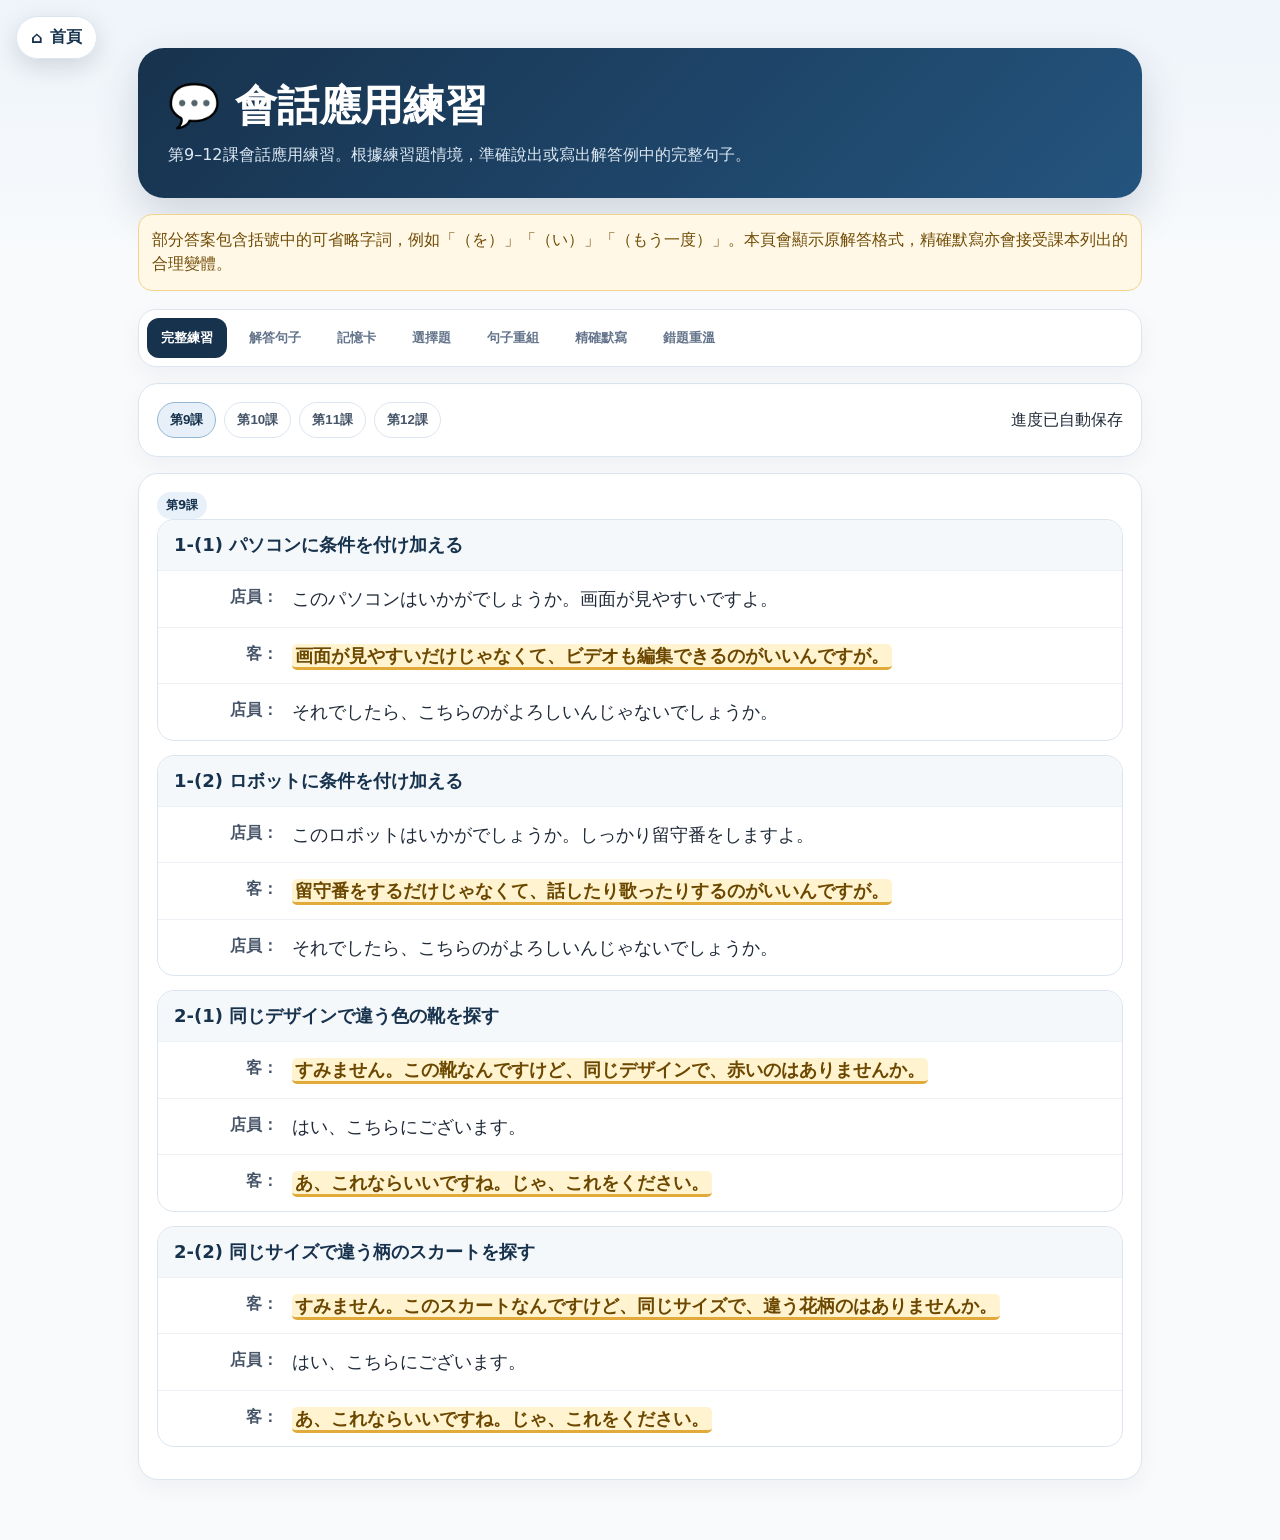
==== japanese_application_practice.html @ 66dbc039 "Correct Japanese study content" ====
<!DOCTYPE html><html lang="zh-HK"><head><meta charset="UTF-8"><meta name="viewport" content="width=device-width,initial-scale=1.0"><meta name="theme-color" content="#17324d"><title>會話應用練習</title><style>
*{box-sizing:border-box}:root{--navy:#17324d;--blue:#2563eb;--ink:#1f2937;--muted:#64748b;--line:#dce5ef;--green:#16835c;--red:#bd3343}body{margin:0;font-family:system-ui,-apple-system,"Segoe UI","Noto Sans TC","Noto Sans JP",sans-serif;background:linear-gradient(180deg,#eef4fa,#f8fafc 260px);color:var(--ink)}.home-fab{position:fixed;top:16px;left:16px;z-index:50;display:inline-flex;align-items:center;gap:8px;padding:10px 14px;border-radius:999px;background:#fffffff2;color:var(--navy);border:1px solid #dbe4ee;text-decoration:none;font-weight:800;box-shadow:0 8px 24px #0f172a24;backdrop-filter:blur(10px)}.app{max-width:1040px;margin:auto;padding:48px 18px 60px}.hero{padding:30px;border-radius:26px;background:linear-gradient(135deg,#17324d,#24547e);color:#fff;box-shadow:0 18px 44px #17324d2e}.hero h1{font-size:clamp(28px,5vw,42px);margin:0 0 8px}.hero p{margin:0;color:#dce8f3;line-height:1.6}.tabs{display:flex;gap:8px;overflow-x:auto;padding:8px;margin-top:18px;background:#fff;border:1px solid var(--line);border-radius:18px;position:sticky;top:10px;z-index:20;box-shadow:0 8px 24px #0f172a0c}.tab{white-space:nowrap;border:0;background:transparent;color:#64748b;padding:11px 14px;border-radius:12px;font-weight:800;cursor:pointer}.tab.active{background:#17324d;color:#fff}.toolbar,.panel{background:#fff;border:1px solid var(--line);border-radius:20px;padding:18px;margin-top:16px;box-shadow:0 8px 22px #0f172a0b}.toolbar{display:flex;align-items:center;justify-content:space-between;gap:12px;flex-wrap:wrap}.filter-group{display:flex;gap:8px;flex-wrap:wrap}.chip{border:1px solid var(--line);background:#fff;padding:8px 12px;border-radius:999px;font-weight:750;color:#475569;cursor:pointer}.chip.active{background:#e7f0f8;color:#17324d;border-color:#94b6d2}.exercise{border:1px solid var(--line);border-radius:17px;margin-bottom:14px;overflow:hidden}.exercise h2{margin:0;padding:13px 16px;background:#f5f8fb;color:var(--navy);font-size:18px}.line{display:grid;grid-template-columns:105px 1fr;gap:14px;padding:12px 15px;border-top:1px solid #edf1f5;line-height:1.75}.speaker{font-weight:850;color:#475569;text-align:right}.jp{font-size:18px}.highlight{display:inline;border-bottom:3px solid #e2a93b;background:#fff4cf;padding:1px 3px;border-radius:5px;font-weight:850;color:#6c4700;cursor:pointer}.cards{display:grid;grid-template-columns:repeat(auto-fit,minmax(290px,1fr));gap:14px}.phrase-card{border:1px solid var(--line);border-radius:17px;padding:17px;background:#fff}.badge{display:inline-flex;background:#e8f1fa;color:#17324d;border-radius:999px;padding:5px 9px;font-size:12px;font-weight:850}.phrase{font-size:22px;color:#17324d;font-weight:900;line-height:1.55;margin:12px 0 4px}.meaning{font-weight:800;margin-top:10px}.note{font-size:14px;line-height:1.55;color:#64748b;background:#f8fafc;border-radius:11px;padding:10px;margin-top:10px}.studybox{max-width:760px;margin:0 auto;text-align:center;min-height:430px;display:flex;flex-direction:column}.progress{color:#64748b;font-weight:750;display:flex;justify-content:space-between}.prompt{flex:1;display:flex;flex-direction:column;justify-content:center;padding:30px 8px}.cue{color:#64748b;line-height:1.6;margin-bottom:14px}.big{font-size:clamp(23px,5vw,36px);font-weight:900;color:#17324d;line-height:1.55}.sub{font-size:20px;font-weight:800;line-height:1.5}.answer{margin-top:18px}.input{width:100%;border:2px solid #cbd5e1;border-radius:15px;padding:14px;font:inherit;font-size:20px;text-align:center;outline:none}.input:focus{border-color:#5991c2;box-shadow:0 0 0 4px #dbeafe}.actions{display:flex;justify-content:center;gap:10px;flex-wrap:wrap;margin-top:15px}.btn{border:0;border-radius:13px;padding:11px 17px;font-weight:850;cursor:pointer}.primary{background:#2563eb;color:#fff}.secondary{background:#eef2f7;color:#475569}.good{background:#e5f6ee;color:#126447}.bad{background:#ffedf0;color:#9f2733}.feedback{padding:12px 14px;border-radius:12px;margin-top:13px;line-height:1.5}.ok{background:#e8f8f0;color:#126447}.no{background:#fff0f2;color:#982534}.hidden{display:none!important}.token-area{min-height:75px;border:2px dashed #cbd5e1;border-radius:15px;padding:13px;display:flex;gap:8px;flex-wrap:wrap;align-items:center;justify-content:center;margin-top:14px}.token{border:1px solid #b8cada;background:#edf5fb;color:#17324d;border-radius:11px;padding:9px 12px;font-size:18px;font-weight:850;cursor:pointer}.quiz-choice{display:block;width:100%;text-align:left;border:1px solid var(--line);background:#fff;padding:14px;border-radius:13px;margin:9px 0;font-size:17px;cursor:pointer}.quiz-choice.correct{background:#e8f8f0;border-color:#8bcbae}.quiz-choice.wrong{background:#fff0f2;border-color:#e6a1aa}.modal{position:fixed;inset:0;background:#0f172a8f;display:flex;align-items:center;justify-content:center;padding:18px;z-index:100}.modal-card{max-width:650px;width:100%;background:#fff;border-radius:22px;padding:23px;box-shadow:0 20px 60px #0005}.modal-card h2{color:#17324d;font-size:27px;margin:0 0 5px}.warning{background:#fff8e6;border:1px solid #f3d28b;color:#714c06;border-radius:14px;padding:13px;line-height:1.55;margin-top:16px}
.tabs-wrap{position:relative;margin-top:18px}
.tabs-wrap::after{
  content:"";
  position:absolute;
  top:0;right:0;
  width:56px;height:100%;
  pointer-events:none;
  border-radius:0 18px 18px 0;
  background:linear-gradient(90deg,rgba(255,255,255,0),rgba(255,255,255,.98));
}
.tabs-hint{
  display:none;
  align-items:center;
  justify-content:flex-end;
  gap:6px;
  margin:7px 10px 0;
  color:#64748b;
  font-size:13px;
  font-weight:800;
}
.tabs-hint .arrow{font-size:18px;animation:tabNudge 1.3s ease-in-out infinite}
@keyframes tabNudge{0%,100%{transform:translateX(0)}50%{transform:translateX(6px)}}
.tabs{scrollbar-width:none;-ms-overflow-style:none}
.tabs::-webkit-scrollbar{display:none}
@media(max-width:650px){
  .tabs-wrap::after{width:48px}
  .tabs-hint{display:flex}
  .tabs{padding-right:48px}
}

@media(max-width:650px){.app{padding:68px 10px 35px}.hero{padding:22px 18px}.line{grid-template-columns:1fr;gap:2px}.speaker{text-align:left;font-size:13px}.jp{font-size:17px}.tabs{top:5px}.studybox{min-height:470px}}
</style></head><body><a class="home-fab" href="index.html">⌂ <span>首頁</span></a><main class="app"><section class="hero"><h1>💬 會話應用練習</h1><p>第9–12課會話應用練習。根據練習題情境，準確說出或寫出解答例中的完整句子。</p></section><div class="warning">部分答案包含括號中的可省略字詞，例如「（を）」「（い）」「（もう一度）」。本頁會顯示原解答格式，精確默寫亦會接受課本列出的合理變體。</div><nav class="tabs" id="tabs"></nav><section class="toolbar"><div class="filter-group" id="sessions"></div><div id="savedText"></div></section><section id="content"></section></main><div id="modal" class="modal hidden"><div class="modal-card"><button class="btn secondary" style="float:right" onclick="closeModal()">關閉</button><div id="modalBody"></div></div></div><script>
const ITEMS=[{"id": "9-1", "session": 1, "lesson": 9, "title": "パソコンに条件を付け加える", "cue": "店員：このパソコンはいかがでしょうか。画面が見やすいですよ。", "answer": "画面が見やすいだけじゃなくて、ビデオも編集できるのがいいんですが。", "zh": "不只是畫面容易觀看，我還想要可以編輯影片的。", "note": "「Aだけじゃなくて、Bも…」表示不只 A，還要加入 B 的條件。", "tokens": ["画面が見やすい", "だけじゃなくて", "ビデオも", "編集できる", "のがいいんですが"]}, {"id": "9-2", "session": 1, "lesson": 9, "title": "ロボットに条件を付け加える", "cue": "店員：このロボットはいかがでしょうか。しっかり留守番をしますよ。", "answer": "留守番をするだけじゃなくて、話したり歌ったりするのがいいんですが。", "zh": "不只是看家，我還想要會說話和唱歌的。", "note": "「～たり～たりする」列舉幾個代表性動作。", "tokens": ["留守番をする", "だけじゃなくて", "話したり", "歌ったりする", "のがいいんですが"]}, {"id": "9-3", "session": 1, "lesson": 9, "title": "違う色の靴を探す", "cue": "同じデザインで違う色の靴を探す。", "answer": "すみません。この靴なんですけど、同じデザインで、赤いのはありませんか。", "zh": "不好意思，關於這雙鞋，有沒有相同設計的紅色款？", "note": "「赤いの」的「の」代替「靴」。", "tokens": ["すみません", "この靴なんですけど", "同じデザインで", "赤いのは", "ありませんか"]}, {"id": "9-4", "session": 1, "lesson": 9, "title": "靴を購入する", "cue": "店員：はい、こちらにございます。", "answer": "あ、これならいいですね。じゃ、これをください。", "zh": "啊，這個就可以了。那麼，請給我這個。", "note": "「これなら」表示若是這個便符合要求。", "tokens": ["あ", "これならいいですね", "じゃ", "これをください"]}, {"id": "9-5", "session": 1, "lesson": 9, "title": "違う花柄のスカートを探す", "cue": "同じサイズで違う柄のスカートを探す。", "answer": "すみません。このスカートなんですけど、同じサイズで、違う花柄のはありませんか。", "zh": "不好意思，關於這條裙，有沒有相同尺寸、不同花卉圖案的款式？", "note": "答案原圖是「違う花柄の」，沒有加入「ほかの」。", "tokens": ["すみません", "このスカートなんですけど", "同じサイズで", "違う花柄のは", "ありませんか"]}, {"id": "9-6", "session": 1, "lesson": 9, "title": "スカートを購入する", "cue": "店員：はい、こちらにございます。", "answer": "あ、これならいいですね。じゃ、これをください。", "zh": "啊，這個就可以了。那麼，請給我這個。", "note": "與買鞋題使用相同的購買回應。", "tokens": ["あ", "これならいいですね", "じゃ", "これをください"]}, {"id": "10-1", "session": 2, "lesson": 10, "title": "プリンターについて確認する", "cue": "同僚：プリンターの電源を切るのを忘れないでくださいね。", "answer": "え？どういうことでしょうか。", "zh": "咦？這是甚麼意思呢？", "note": "對同事使用較禮貌的「どういうことでしょうか」。", "tokens": ["え", "どういうこと", "でしょうか"]}, {"id": "10-2", "session": 2, "lesson": 10, "title": "プリンターを使わなかったと説明する", "cue": "同僚：事務所のプリンターの電源が入ったままでしたよ。", "answer": "え？わたしはプリンターを使いませんでしたけど。", "zh": "咦？可是我沒有使用打印機。", "note": "「けど」留下後續含意，委婉表示事情與自己無關。", "tokens": ["え", "わたしは", "プリンターを", "使いませんでしたけど"]}, {"id": "10-3", "session": 2, "lesson": 10, "title": "マニュアルについて確認する", "cue": "親しい同僚：マニュアルを見たら必ず元のところに戻しといてね。", "answer": "え？どういうこと？", "zh": "咦？甚麼意思？", "note": "面對熟悉同事，使用普通體。", "tokens": ["え", "どういうこと"]}, {"id": "10-4", "session": 2, "lesson": 10, "title": "マニュアルを見なかったと説明する", "cue": "親しい同僚：マニュアル、出したままだったよ。", "answer": "え？わたしはマニュアルを見ていないけど。", "display": "え？わたしはマニュアル（を）見て（い）ないけど。", "accepted": ["え？わたしはマニュアルを見ていないけど。", "え？わたしはマニュアル見てないけど。", "え？わたしはマニュアルを見てないけど。", "え？わたしはマニュアル見ていないけど。"], "zh": "咦？可是我沒有看過那本說明書。", "note": "答案中的「（を）」「（い）」表示口語可省略；默寫會接受四種組合。", "tokens": ["え", "わたしは", "マニュアルを", "見ていないけど"]}, {"id": "10-5", "session": 2, "lesson": 10, "title": "歌舞伎を見て驚く", "cue": "近所の人：あの人は本当は女じゃなくて男の人なんですよ。", "answer": "え、本当ですか。てっきり女の人だと思ってました。本当にきれいですね。", "zh": "咦，真的嗎？我一直以為是女人。真的很漂亮呢。", "note": "「てっきり～と思ってました」表示本來深信，但後來發現錯了。", "tokens": ["え、本当ですか", "てっきり", "女の人だと", "思ってました", "本当にきれいですね"]}, {"id": "10-6", "session": 2, "lesson": 10, "title": "ごみ箱だと思い込んでいた", "cue": "管理人：これは新聞を入れる箱ですよ。", "answer": "え、本当ですか。てっきりごみ箱だと思ってました。すみませんでした。", "zh": "咦，真的嗎？我一直以為那是垃圾箱。對不起。", "note": "誤會被糾正後，以「すみませんでした」道歉。", "tokens": ["え、本当ですか", "てっきり", "ごみ箱だと", "思ってました", "すみませんでした"]}, {"id": "11-1", "session": 3, "lesson": 11, "title": "忘れ物をしない方法を提案する", "cue": "先輩：乗り物に乗ると、よく忘れ物をするんだ。", "answer": "それは困りますね。降りる前に指をさしてもう一度荷物を確認するっていうのはどうですか。", "display": "それは困りますね。降りる前に指をさして（もう一度）荷物を確認するっていうのはどうですか。", "accepted": ["それは困りますね。降りる前に指をさしてもう一度荷物を確認するっていうのはどうですか。", "それは困りますね。降りる前に指をさして荷物を確認するっていうのはどうですか。"], "zh": "那很困擾呢。下車前指着行李再確認一次，怎麼樣？", "note": "「もう一度」在答案中以括號表示可加入；默寫接受有或沒有。", "tokens": ["それは困りますね", "降りる前に", "指をさして", "もう一度", "荷物を確認する", "っていうのはどうですか"]}, {"id": "11-2", "session": 3, "lesson": 11, "title": "乗り物に酔わない方法を提案する", "cue": "友達：バスに乗ると、すぐ酔っちゃうんだ。", "answer": "それは困るね。乗る前に薬を飲むっていうのはどう？", "zh": "那很麻煩呢。上車前吃藥，怎麼樣？", "note": "對朋友使用普通體「困るね」「どう？」。", "tokens": ["それは困るね", "乗る前に", "薬を飲む", "っていうのはどう"]}, {"id": "11-3", "session": 3, "lesson": 11, "title": "スピーチのテーマにコメントする", "cue": "後輩：スピーチのテーマ、ごみ問題にしようかなと思うんですけど。", "answer": "それも悪くないけど……。だれでも選びそうなテーマだね。", "zh": "那也不壞，不過……似乎是任何人都會選的題目呢。", "note": "先溫和肯定，再指出顧慮。", "tokens": ["それも悪くないけど", "だれでも", "選びそうな", "テーマだね"]}, {"id": "11-4", "session": 3, "lesson": 11, "title": "別のスピーチテーマを提案する", "cue": "後輩：何かいいアイディアはないでしょうか。", "answer": "「わたしの整理法」なんてどう。", "zh": "「我的整理方法」之類的怎麼樣？", "note": "「～なんてどう」用來輕鬆提出例子或建議。", "tokens": ["わたしの整理法", "なんてどう"]}, {"id": "11-5", "session": 3, "lesson": 11, "title": "髪の色にコメントする", "cue": "友達：今度、髪を黄色に染めようと思うんだけど、……。", "answer": "それも悪くないけど……。ちょっと派手じゃない。", "zh": "那也不壞，不過……會不會有點太鮮艷？", "note": "對朋友使用普通體，以否定問句柔和表達顧慮。", "tokens": ["それも悪くないけど", "ちょっと", "派手じゃない"]}, {"id": "11-6", "session": 3, "lesson": 11, "title": "別の髪の色を勧める", "cue": "友達：何かいい色ないかな。", "answer": "明るい茶色なんてどう？", "zh": "亮棕色之類的怎麼樣？", "note": "以「なんてどう？」提出另一個選項。", "tokens": ["明るい茶色", "なんてどう"]}, {"id": "12-1", "session": 4, "lesson": 12, "title": "授業を理由に遅刻を説明する", "cue": "店長：店は5時からですから、30分前には来て、準備するようにしてください。", "answer": "すみません。授業が4時半まであるので、どうしても4時半は過ぎてしまうんです。", "zh": "對不起，因為課堂到四點半，所以無論如何都會超過四點半。", "note": "原題是「30分前」，Gemini 版誤寫成「30日前」。答案按解答例保留「4時半は過ぎてしまう」。", "tokens": ["すみません", "授業が4時半まであるので", "どうしても", "4時半は過ぎてしまうんです"]}, {"id": "12-2", "session": 4, "lesson": 12, "title": "論文を理由に依頼を断る", "cue": "留学生会の会長：留学生会の次の会長を引き受けてもらえませんか。", "answer": "すみません。今年中に論文を書かなければならないので、どうしても会長は引き受けられないんです。", "zh": "對不起，因為今年內必須寫完論文，所以無論如何也不能接任會長。", "note": "「～なければならないので」交代理由；「どうしても～られない」表示實在無法。", "tokens": ["すみません", "今年中に論文を", "書かなければならないので", "どうしても", "会長は引き受けられないんです"]}, {"id": "12-3", "session": 4, "lesson": 12, "title": "自治会役員を依頼する", "cue": "自治会役員を頼まれた人に、丁寧に依頼する。", "answer": "自治会役員を引き受けていただけませんか。", "zh": "可否請您接任自治會幹事？", "note": "「～ていただけませんか」是很有禮貌的請求。", "tokens": ["自治会役員を", "引き受けて", "いただけませんか"]}, {"id": "12-4", "session": 4, "lesson": 12, "title": "相手の事情を認めながら再交渉する", "cue": "相手：すみません。自治会役員はちょっと……。仕事をしているし、まだ小さい子どももいるものですから。", "answer": "それはわかりますけど、ほかの人もいろいろ事情がありますから……。", "zh": "這我明白，不過其他人也有各種情況……", "note": "原文是「仕事をしているし」，不是 Gemini 版的「仕事を強いているし」。", "tokens": ["それはわかりますけど", "ほかの人も", "いろいろ事情がありますから"]}, {"id": "12-5", "session": 4, "lesson": 12, "title": "貸したDVDを返すよう頼む", "cue": "友達に、以前貸したDVDを早く返してほしい。", "answer": "このあいだ貸したDVD、早く返してくれない？", "zh": "之前借給你的 DVD，可不可以快點還給我？", "note": "對朋友使用「～てくれない」作較直接但仍帶詢問語氣的請求。", "tokens": ["このあいだ貸したDVD", "早く", "返してくれない"]}, {"id": "12-6", "session": 4, "lesson": 12, "title": "理由を理解しながら再度頼む", "cue": "友達：遅くなってごめん。おもしろくて何回も見てたもんだから。", "answer": "それはわかるけど、ぼくもまた見たいから……。", "zh": "這我明白，不過我也想再看……", "note": "先表示理解，再交代自己仍需要對方歸還的理由。", "tokens": ["それはわかるけど", "ぼくも", "また見たいから"]}], EXERCISES={"1": [{"title": "1-(1) パソコンに条件を付け加える", "lines": [["店員", "このパソコンはいかがでしょうか。画面が見やすいですよ。"], ["客", "【9-1】"], ["店員", "それでしたら、こちらのがよろしいんじゃないでしょうか。"]]}, {"title": "1-(2) ロボットに条件を付け加える", "lines": [["店員", "このロボットはいかがでしょうか。しっかり留守番をしますよ。"], ["客", "【9-2】"], ["店員", "それでしたら、こちらのがよろしいんじゃないでしょうか。"]]}, {"title": "2-(1) 同じデザインで違う色の靴を探す", "lines": [["客", "【9-3】"], ["店員", "はい、こちらにございます。"], ["客", "【9-4】"]]}, {"title": "2-(2) 同じサイズで違う柄のスカートを探す", "lines": [["客", "【9-5】"], ["店員", "はい、こちらにございます。"], ["客", "【9-6】"]]}], "2": [{"title": "1-(1) プリンターを使わなかった", "lines": [["同僚", "プリンターの電源を切るのを忘れないでくださいね。"], ["自分", "【10-1】"], ["同僚", "事務所のプリンターの電源が入ったままでしたよ。"], ["自分", "【10-2】"]]}, {"title": "1-(2) マニュアルを見なかった", "lines": [["親しい同僚", "マニュアルを見たら必ず元のところに戻しといてね。"], ["自分", "【10-3】"], ["親しい同僚", "マニュアル、出したままだったよ。"], ["自分", "【10-4】"]]}, {"title": "2-(1) 歌舞伎を見て驚く", "lines": [["自分", "あの若い女の人、きれいですね。"], ["近所の人", "あの人は本当は女じゃなくて男の人なんですよ。"], ["自分", "【10-5】"]]}, {"title": "2-(2) ごみ箱ではないと知って驚く", "lines": [["自分", "おはようございます。"], ["管理人", "あ、ここにごみを捨てないでください。これは新聞を入れる箱ですよ。"], ["自分", "【10-6】"]]}], "3": [{"title": "1-(1) 忘れ物をしない方法を提案する", "lines": [["先輩", "乗り物に乗ると、よく忘れ物をするんだ。"], ["自分", "【11-1】"], ["先輩", "一度やってみるよ。"]]}, {"title": "1-(2) 乗り物に酔わない方法を提案する", "lines": [["友達", "バスに乗ると、すぐ酔っちゃうんだ。"], ["自分", "【11-2】"], ["友達", "一度やってみるよ。"]]}, {"title": "2-(1) スピーチのテーマにコメントして提案する", "lines": [["後輩", "スピーチのテーマ、ごみ問題にしようかなと思うんですけど。"], ["自分", "【11-3】"], ["後輩", "それもそうですね。何かいいアイディアはないでしょうか。"], ["自分", "【11-4】"]]}, {"title": "2-(2) 髪の色にコメントして別の色を勧める", "lines": [["友達", "今度、髪を黄色に染めようと思うんだけど、……。"], ["自分", "【11-5】"], ["友達", "それもそうだね。何かいい色ないかな。"], ["自分", "【11-6】"]]}], "4": [{"title": "1-(1) 授業を理由に遅刻を説明する", "lines": [["店長", "遅いですね。店は5時からですから、30分前には来て、準備するようにしてください。"], ["自分", "【12-1】"]]}, {"title": "1-(2) 論文を理由に依頼を断る", "lines": [["会長", "留学生会の次の会長を引き受けてもらえませんか。"], ["自分", "【12-2】"]]}, {"title": "2-(1) 自治会役員を引き受けてほしい", "lines": [["自分", "【12-3】"], ["相手", "すみません。自治会役員はちょっと……。仕事をしているし、まだ小さい子どももいるものですから。"], ["自分", "【12-4】"], ["相手", "わかりました。じゃ、お引き受けします。"]]}, {"title": "2-(2) 貸したDVDを早く返してほしい", "lines": [["自分", "【12-5】"], ["友達", "遅くなってごめん。おもしろくて何回も見てたもんだから。"], ["自分", "【12-6】"], ["友達", "うん。わかった。あした持ってくるよ。"]]}]}, KEY='jp_application_practice_v1';let state={tab:'dialogs',session:1,index:0,mastered:{},wrong:{},quiz:[],qIndex:0,selected:false,builder:[],available:[]};try{state={...state,...JSON.parse(localStorage.getItem(KEY)||'{}')}}catch(e){}const $=x=>document.getElementById(x);const tabs=[['dialogs','完整練習'],['phrases','解答句子'],['cards','記憶卡'],['quiz','選擇題'],['builder','句子重組'],['typing','精確默寫'],['wrong','錯題重溫']];const save=()=>{localStorage.setItem(KEY,JSON.stringify(state));$('savedText').textContent='進度已自動保存'};const visible=()=>ITEMS.filter(x=>x.session===Number(state.session));const shown=x=>x.display||x.answer;
function renderNav(){$('tabs').innerHTML=tabs.map(([k,t])=>`<button class="tab ${state.tab===k?'active':''}" onclick="setTab('${k}')">${t}</button>`).join('');$('sessions').innerHTML=[1,2,3,4].map(n=>`<button class="chip ${Number(state.session)===n?'active':''}" onclick="setSession(${n})">第${n+8}課</button>`).join('')}
function setTab(t){state.tab=t;state.index=0;state.selected=false;if(t==='quiz')startQuiz();if(t==='builder')startBuilder();render()}function setSession(n){state.session=n;state.index=0;state.selected=false;if(state.tab==='quiz')startQuiz();if(state.tab==='builder')startBuilder();render()}
function render(){renderNav();const c=$('content');if(state.tab==='dialogs')c.innerHTML=dialogHTML();if(state.tab==='phrases')c.innerHTML=phrasesHTML();if(state.tab==='cards')c.innerHTML=cardHTML();if(state.tab==='quiz')c.innerHTML=quizHTML();if(state.tab==='builder')c.innerHTML=builderHTML();if(state.tab==='typing')c.innerHTML=typingHTML(false);if(state.tab==='wrong')c.innerHTML=typingHTML(true);save()}
function marker(text){return text.replace(/【(\d+-\d+)】/g,(m,id)=>{const x=ITEMS.find(i=>i.id===id);return `<span class="highlight" onclick="showDetail('${id}')">${x?shown(x):''}</span>`})}
function dialogHTML(){return `<section class="panel"><div class="badge">第${Number(state.session)+8}課</div>${EXERCISES[state.session].map(e=>`<article class="exercise"><h2>${e.title}</h2>${e.lines.map(([s,t])=>`<div class="line"><div class="speaker">${s}：</div><div class="jp">${marker(t)}</div></div>`).join('')}</article>`).join('')}</section>`}
function phrasesHTML(){return `<section class="panel"><div class="cards">${visible().map(x=>`<article class="phrase-card"><span class="badge">第${x.lesson}課 · ${x.id}</span><div class="phrase">${shown(x)}</div><div class="meaning">${x.zh}</div><div class="note"><b>情境：</b>${x.cue}<br><br><b>重點：</b>${x.note}</div><div class="actions"><button class="btn ${state.mastered[x.id]?'good':'secondary'}" onclick="toggleMaster('${x.id}')">${state.mastered[x.id]?'✓ 已記熟':'標記為已記熟'}</button></div></article>`).join('')}</div></section>`}
function current(list=visible()){if(!list.length)return null;state.index=(state.index+list.length)%list.length;return list[state.index]}
function cardHTML(){const list=visible(),x=current(list);return `<section class="panel studybox"><div class="progress"><span>第${x.lesson}課</span><span>${state.index+1} / ${list.length}</span></div><div class="prompt"><div class="cue">${x.cue}</div><div id="cardAnswer" class="answer hidden"><div class="big">${shown(x)}</div><div class="note">${x.note}</div></div></div><div class="actions"><button id="reveal" class="btn primary" onclick="$('cardAnswer').classList.remove('hidden');this.classList.add('hidden')">顯示日文答案</button><button class="btn bad" onclick="markAndNext('${x.id}',false)">✕ 未記熟</button><button class="btn good" onclick="markAndNext('${x.id}',true)">✓ 已記熟</button></div><div class="actions"><button class="btn secondary" onclick="move(-1)">← 上一句</button><button class="btn secondary" onclick="shuffleItem()">🔀 隨機</button><button class="btn primary" onclick="move(1)">下一句 →</button></div></section>`}
function move(n){state.index+=n;render()}function shuffleItem(){state.index=Math.floor(Math.random()*visible().length);render()}function toggleMaster(id){state.mastered[id]=!state.mastered[id];render()}function markAndNext(id,ok){state.mastered[id]=ok;state.wrong[id]=!ok;state.index++;render()}
function startQuiz(){state.quiz=[...visible()].sort(()=>Math.random()-.5);state.qIndex=0;state.selected=false}function quizHTML(){if(!state.quiz.length)startQuiz();const x=state.quiz[state.qIndex%state.quiz.length];const others=ITEMS.filter(i=>i.session===x.session&&i.id!==x.id).sort(()=>Math.random()-.5).slice(0,3).map(shown);const choices=[shown(x),...others].sort(()=>Math.random()-.5);return `<section class="panel studybox"><div class="progress"><span>選擇符合情境的答案</span><span>${state.qIndex+1} / ${state.quiz.length}</span></div><div class="prompt"><div class="cue">${x.cue}</div><div class="answer">${choices.map(c=>`<button class="quiz-choice" onclick="answerQuiz(this,${JSON.stringify(encodeURIComponent(c))},'${x.id}')">${c}</button>`).join('')}</div><div id="quizFeedback"></div></div></section>`}
function answerQuiz(btn,enc,id){if(state.selected)return;state.selected=true;const ans=decodeURIComponent(enc),x=ITEMS.find(i=>i.id===id),correct=shown(x),ok=ans===correct;document.querySelectorAll('.quiz-choice').forEach(b=>{if(b.textContent===correct)b.classList.add('correct')});if(!ok)btn.classList.add('wrong');state.mastered[id]=ok;state.wrong[id]=!ok;$('quizFeedback').innerHTML=`<div class="feedback ${ok?'ok':'no'}">${ok?'✓ 正確':'✕ 正確答案：'+correct}</div><button class="btn primary" style="margin-top:12px" onclick="nextQuiz()">下一題</button>`;save()}function nextQuiz(){state.qIndex=(state.qIndex+1)%state.quiz.length;state.selected=false;render()}
function startBuilder(){const x=current();state.builder=[];state.available=x.tokens.map((v,i)=>({i,v})).sort(()=>Math.random()-.5)}function builderHTML(){const x=current();if(!state.available.length&&!state.builder.length)startBuilder();return `<section class="panel studybox"><div class="progress"><span>重組句子</span><span>${state.index+1} / ${visible().length}</span></div><div class="prompt"><div class="cue">${x.cue}</div><div class="token-area">${state.builder.length?state.builder.map(t=>`<button class="token" onclick="removeToken(${t.i})">${t.v}</button>`).join(''):'按下方字塊組成句子'}</div><div class="token-area">${state.available.map(t=>`<button class="token" onclick="addToken(${t.i})">${t.v}</button>`).join('')}</div><div id="buildFeedback"></div></div><div class="actions"><button class="btn secondary" onclick="startBuilder();render()">重新排列</button><button class="btn primary" onclick="checkBuilder('${x.id}')">檢查答案</button></div></section>`}
function addToken(i){const p=state.available.findIndex(t=>t.i===i);state.builder.push(state.available.splice(p,1)[0]);render()}function removeToken(i){const p=state.builder.findIndex(t=>t.i===i);state.available.push(state.builder.splice(p,1)[0]);render()}function norm(s){return String(s).normalize('NFKC').replace(/[、。，．！？!?…「」『』（）()\s]/g,'')}function accepted(x){return [x.answer,...(x.accepted||[])].map(norm)}function checkBuilder(id){const x=ITEMS.find(i=>i.id===id),got=norm(state.builder.map(t=>t.v).join('')),ok=accepted(x).includes(got);state.mastered[id]=ok;state.wrong[id]=!ok;$('buildFeedback').innerHTML=`<div class="feedback ${ok?'ok':'no'}">${ok?'✓ 完全正確':'✕ 正確答案：'+shown(x)}</div>${ok?'<button class="btn primary" style="margin-top:12px" onclick="state.index++;startBuilder();render()">下一句</button>':''}`;save()}
function typingHTML(wrongOnly){let list=wrongOnly?ITEMS.filter(x=>state.wrong[x.id]):visible();if(!list.length)return `<section class="panel"><div class="note">${wrongOnly?'目前沒有錯題。答錯的句子會自動加入這裡。':'沒有題目。'}</div></section>`;const x=current(list);return `<section class="panel studybox"><div class="progress"><span>${wrongOnly?'錯題重溫':'精確默寫'}</span><span>${state.index+1} / ${list.length}</span></div><div class="prompt"><div class="cue">${x.cue}</div><div class="sub">${x.zh}</div><div class="answer"><input id="typingInput" class="input" placeholder="請輸入完整日文答案"><div id="typingFeedback"></div></div></div><div class="actions"><button class="btn secondary" onclick="showTyping('${x.id}')">顯示答案</button><button class="btn primary" onclick="checkTyping('${x.id}')">檢查答案</button></div></section>`}
function checkTyping(id){const x=ITEMS.find(i=>i.id===id),ok=accepted(x).includes(norm($('typingInput').value));state.mastered[id]=ok;state.wrong[id]=!ok;$('typingFeedback').innerHTML=`<div class="feedback ${ok?'ok':'no'}">${ok?'✓ 完全正確':'✕ 正確答案：'+shown(x)}</div>`;save()}function showTyping(id){const x=ITEMS.find(i=>i.id===id);$('typingFeedback').innerHTML=`<div class="feedback no">答案：${shown(x)}</div>`}
function showDetail(id){const x=ITEMS.find(i=>i.id===id);$('modalBody').innerHTML=`<span class="badge">第${x.lesson}課</span><h2>${shown(x)}</h2><div class="meaning">${x.zh}</div><div class="note"><b>情境：</b>${x.cue}<br><br><b>重點：</b>${x.note}</div>`;$('modal').classList.remove('hidden')}function closeModal(){$('modal').classList.add('hidden')}render();
</script></body></html>
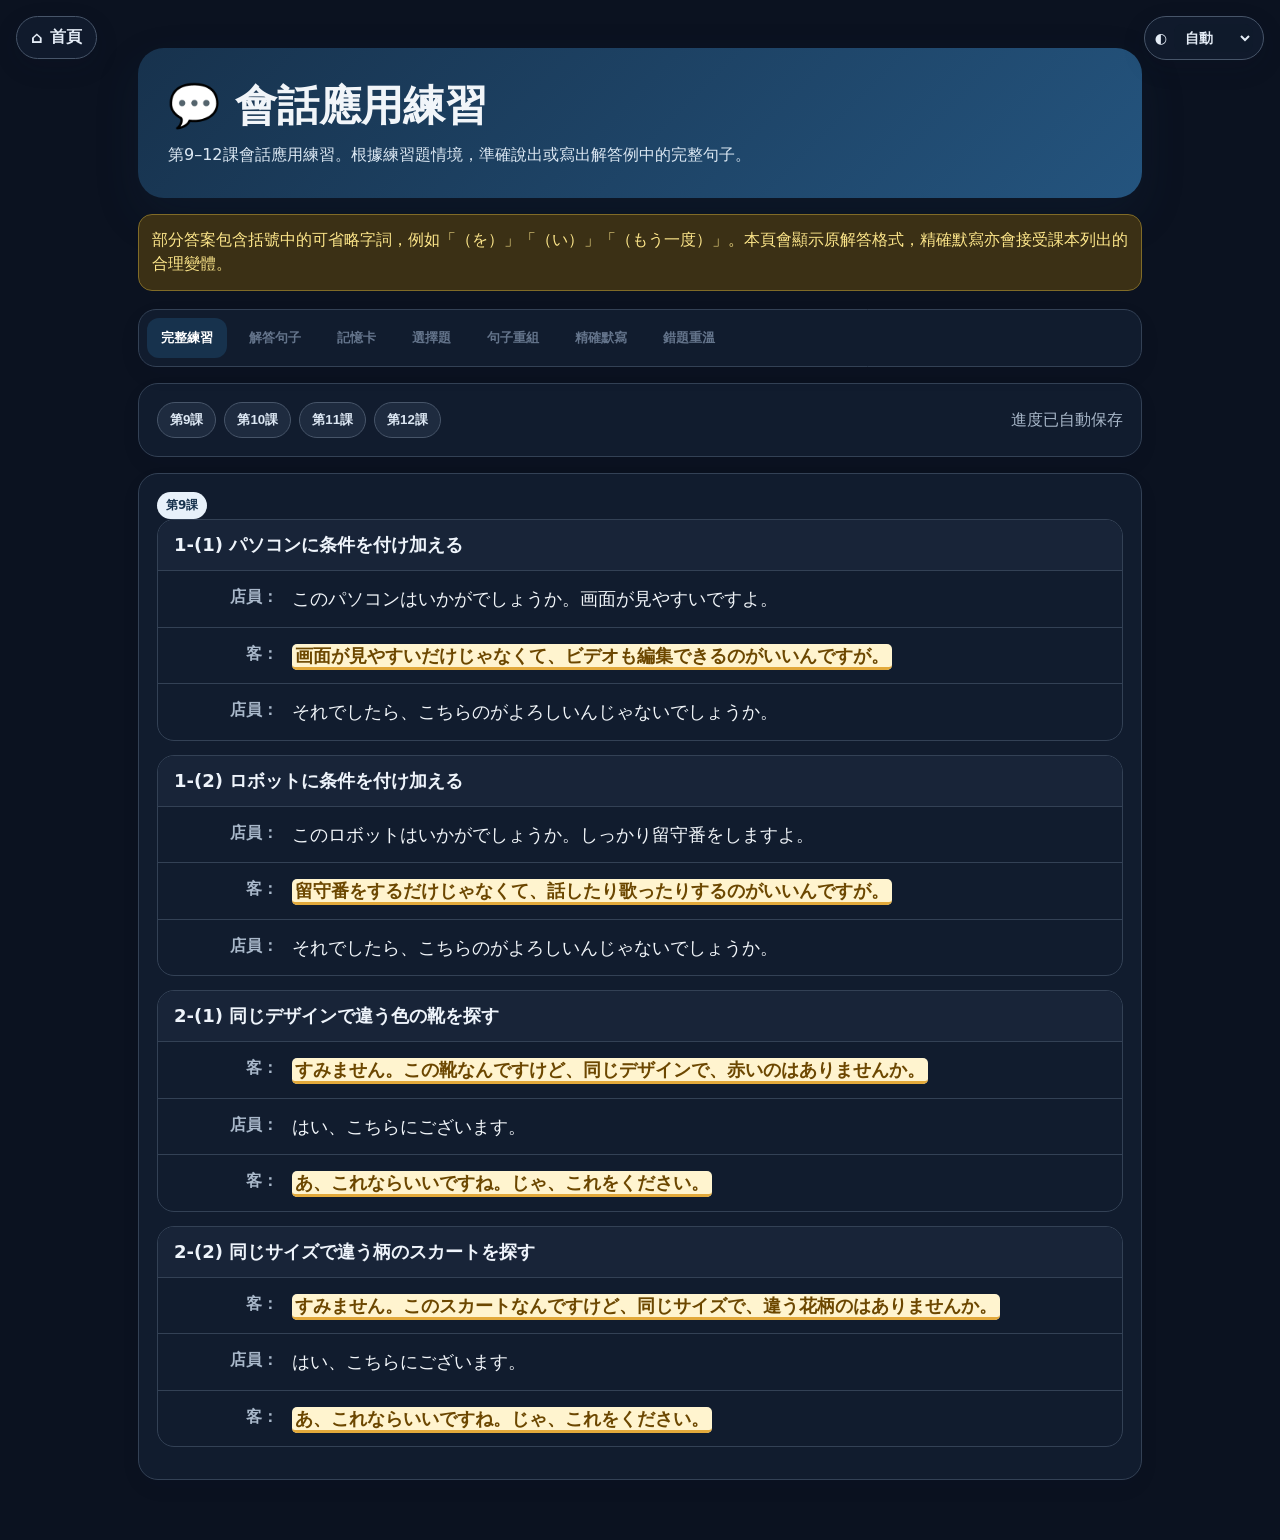
==== commit 7879364c: "Add automatic light and dark themes" ====
--- a/japanese_application_practice.html
+++ b/japanese_application_practice.html
@@ -1,5 +1,5 @@
 <!DOCTYPE html><html lang="zh-HK"><head><meta charset="UTF-8"><meta name="viewport" content="width=device-width,initial-scale=1.0"><meta name="theme-color" content="#17324d"><title>會話應用練習</title><style>
-*{box-sizing:border-box}:root{--navy:#17324d;--blue:#2563eb;--ink:#1f2937;--muted:#64748b;--line:#dce5ef;--green:#16835c;--red:#bd3343}body{margin:0;font-family:system-ui,-apple-system,"Segoe UI","Noto Sans TC","Noto Sans JP",sans-serif;background:linear-gradient(180deg,#eef4fa,#f8fafc 260px);color:var(--ink)}.home-fab{position:fixed;top:16px;left:16px;z-index:50;display:inline-flex;align-items:center;gap:8px;padding:10px 14px;border-radius:999px;background:#fffffff2;color:var(--navy);border:1px solid #dbe4ee;text-decoration:none;font-weight:800;box-shadow:0 8px 24px #0f172a24;backdrop-filter:blur(10px)}.app{max-width:1040px;margin:auto;padding:48px 18px 60px}.hero{padding:30px;border-radius:26px;background:linear-gradient(135deg,#17324d,#24547e);color:#fff;box-shadow:0 18px 44px #17324d2e}.hero h1{font-size:clamp(28px,5vw,42px);margin:0 0 8px}.hero p{margin:0;color:#dce8f3;line-height:1.6}.tabs{display:flex;gap:8px;overflow-x:auto;padding:8px;margin-top:18px;background:#fff;border:1px solid var(--line);border-radius:18px;position:sticky;top:10px;z-index:20;box-shadow:0 8px 24px #0f172a0c}.tab{white-space:nowrap;border:0;background:transparent;color:#64748b;padding:11px 14px;border-radius:12px;font-weight:800;cursor:pointer}.tab.active{background:#17324d;color:#fff}.toolbar,.panel{background:#fff;border:1px solid var(--line);border-radius:20px;padding:18px;margin-top:16px;box-shadow:0 8px 22px #0f172a0b}.toolbar{display:flex;align-items:center;justify-content:space-between;gap:12px;flex-wrap:wrap}.filter-group{display:flex;gap:8px;flex-wrap:wrap}.chip{border:1px solid var(--line);background:#fff;padding:8px 12px;border-radius:999px;font-weight:750;color:#475569;cursor:pointer}.chip.active{background:#e7f0f8;color:#17324d;border-color:#94b6d2}.exercise{border:1px solid var(--line);border-radius:17px;margin-bottom:14px;overflow:hidden}.exercise h2{margin:0;padding:13px 16px;background:#f5f8fb;color:var(--navy);font-size:18px}.line{display:grid;grid-template-columns:105px 1fr;gap:14px;padding:12px 15px;border-top:1px solid #edf1f5;line-height:1.75}.speaker{font-weight:850;color:#475569;text-align:right}.jp{font-size:18px}.highlight{display:inline;border-bottom:3px solid #e2a93b;background:#fff4cf;padding:1px 3px;border-radius:5px;font-weight:850;color:#6c4700;cursor:pointer}.cards{display:grid;grid-template-columns:repeat(auto-fit,minmax(290px,1fr));gap:14px}.phrase-card{border:1px solid var(--line);border-radius:17px;padding:17px;background:#fff}.badge{display:inline-flex;background:#e8f1fa;color:#17324d;border-radius:999px;padding:5px 9px;font-size:12px;font-weight:850}.phrase{font-size:22px;color:#17324d;font-weight:900;line-height:1.55;margin:12px 0 4px}.meaning{font-weight:800;margin-top:10px}.note{font-size:14px;line-height:1.55;color:#64748b;background:#f8fafc;border-radius:11px;padding:10px;margin-top:10px}.studybox{max-width:760px;margin:0 auto;text-align:center;min-height:430px;display:flex;flex-direction:column}.progress{color:#64748b;font-weight:750;display:flex;justify-content:space-between}.prompt{flex:1;display:flex;flex-direction:column;justify-content:center;padding:30px 8px}.cue{color:#64748b;line-height:1.6;margin-bottom:14px}.big{font-size:clamp(23px,5vw,36px);font-weight:900;color:#17324d;line-height:1.55}.sub{font-size:20px;font-weight:800;line-height:1.5}.answer{margin-top:18px}.input{width:100%;border:2px solid #cbd5e1;border-radius:15px;padding:14px;font:inherit;font-size:20px;text-align:center;outline:none}.input:focus{border-color:#5991c2;box-shadow:0 0 0 4px #dbeafe}.actions{display:flex;justify-content:center;gap:10px;flex-wrap:wrap;margin-top:15px}.btn{border:0;border-radius:13px;padding:11px 17px;font-weight:850;cursor:pointer}.primary{background:#2563eb;color:#fff}.secondary{background:#eef2f7;color:#475569}.good{background:#e5f6ee;color:#126447}.bad{background:#ffedf0;color:#9f2733}.feedback{padding:12px 14px;border-radius:12px;margin-top:13px;line-height:1.5}.ok{background:#e8f8f0;color:#126447}.no{background:#fff0f2;color:#982534}.hidden{display:none!important}.token-area{min-height:75px;border:2px dashed #cbd5e1;border-radius:15px;padding:13px;display:flex;gap:8px;flex-wrap:wrap;align-items:center;justify-content:center;margin-top:14px}.token{border:1px solid #b8cada;background:#edf5fb;color:#17324d;border-radius:11px;padding:9px 12px;font-size:18px;font-weight:850;cursor:pointer}.quiz-choice{display:block;width:100%;text-align:left;border:1px solid var(--line);background:#fff;padding:14px;border-radius:13px;margin:9px 0;font-size:17px;cursor:pointer}.quiz-choice.correct{background:#e8f8f0;border-color:#8bcbae}.quiz-choice.wrong{background:#fff0f2;border-color:#e6a1aa}.modal{position:fixed;inset:0;background:#0f172a8f;display:flex;align-items:center;justify-content:center;padding:18px;z-index:100}.modal-card{max-width:650px;width:100%;background:#fff;border-radius:22px;padding:23px;box-shadow:0 20px 60px #0005}.modal-card h2{color:#17324d;font-size:27px;margin:0 0 5px}.warning{background:#fff8e6;border:1px solid #f3d28b;color:#714c06;border-radius:14px;padding:13px;line-height:1.55;margin-top:16px}
+*{box-sizing:border-box}:root{--navy:#17324d;--blue:#2563eb;--ink:#1f2937;--muted:#64748b;--line:#dce5ef;--green:#16835c;--red:#bd3343}body{margin:0;font-family:system-ui,-apple-system,"Segoe UI","Noto Sans TC","Noto Sans JP",sans-serif;background:linear-gradient(180deg,#eef4fa,#f8fafc 260px);color:var(--ink)}.home-fab{position:fixed;top:16px;left:16px;z-index:50;display:inline-flex;align-items:center;gap:8px;padding:10px 14px;border-radius:999px;background:#fffffff2;color:var(--navy);border:1px solid #dbe4ee;text-decoration:none;font-weight:800;box-shadow:0 8px 24px #0f172a24;backdrop-filter:blur(10px)}.app{max-width:1040px;margin:auto;padding:48px 18px 60px}.hero{padding:30px;border-radius:26px;background:linear-gradient(135deg,#17324d,#24547e);color:#fff;box-shadow:0 18px 44px #17324d2e}.hero h1{font-size:clamp(28px,5vw,42px);margin:0 0 8px}.hero p{margin:0;color:#dce8f3;line-height:1.6}.tabs{display:flex;gap:8px;overflow-x:auto;padding:8px;margin-top:18px;background:#fff;border:1px solid var(--line);border-radius:18px;position:sticky;top:10px;z-index:20;box-shadow:0 8px 24px #0f172a0c}.tab{white-space:nowrap;border:0;background:transparent;color:#64748b;padding:11px 14px;border-radius:12px;font-weight:800;cursor:pointer}.tab.active{background:#17324d;color:#fff}.toolbar,.panel{background:#fff;border:1px solid var(--line);border-radius:20px;padding:18px;margin-top:16px;box-shadow:0 8px 22px #0f172a0b}.toolbar{display:flex;align-items:center;justify-content:space-between;gap:12px;flex-wrap:wrap}.filter-group{display:flex;gap:8px;flex-wrap:wrap}.chip{border:1px solid var(--line);background:#fff;padding:8px 12px;border-radius:999px;font-weight:750;color:#475569;cursor:pointer}.chip.active{background:#e7f0f8;color:#17324d;border-color:#94b6d2}.exercise{border:1px solid var(--line);border-radius:17px;margin-bottom:14px;overflow:hidden}.exercise h2{margin:0;padding:13px 16px;background:#f5f8fb;color:var(--navy);font-size:18px}.line{display:grid;grid-template-columns:105px 1fr;gap:14px;padding:12px 15px;border-top:1px solid #edf1f5;line-height:1.75}.speaker{font-weight:850;color:#475569;text-align:right}.jp{font-size:18px}.highlight{display:inline;border-bottom:3px solid #e2a93b;background:#fff4cf;padding:1px 3px;border-radius:5px;font-weight:850;color:#6c4700;cursor:pointer}.cards{display:grid;grid-template-columns:repeat(auto-fit,minmax(290px,1fr));gap:14px}.phrase-card{border:1px solid var(--line);border-radius:17px;padding:17px;background:#fff}.badge{display:inline-flex;background:#e8f1fa;color:#17324d;border-radius:999px;padding:5px 9px;font-size:12px;font-weight:850}.phrase{font-size:22px;color:#17324d;font-weight:900;line-height:1.55;margin:12px 0 4px}.meaning{font-weight:800;margin-top:10px}.note{font-size:14px;line-height:1.55;color:#64748b;background:#f8fafc;border-radius:11px;padding:10px;margin-top:10px}.studybox{max-width:760px;margin:0 auto;text-align:center;min-height:430px;display:flex;flex-direction:column}.progress{color:#64748b;font-weight:750;display:flex;justify-content:space-between}.prompt{flex:1;display:flex;flex-direction:column;justify-content:center;padding:30px 8px}.cue{color:#64748b;line-height:1.6;margin-bottom:14px}.big{font-size:clamp(23px,5vw,36px);font-weight:900;color:#17324d;line-height:1.55}.sub{font-size:20px;font-weight:800;line-height:1.5}.answer{margin-top:18px}.input{width:100%;border:2px solid #cbd5e1;border-radius:15px;padding:14px;font:inherit;font-size:20px;text-align:center;outline:none}.input:focus{border-color:#5991c2;box-shadow:0 0 0 4px #dbeafe}.actions{display:flex;justify-content:center;gap:10px;flex-wrap:wrap;margin-top:15px}.btn{border:0;border-radius:13px;padding:11px 17px;font-weight:850;cursor:pointer}.primary{background:#2563eb;color:#fff}.secondary{background:#eef2f7;color:#475569}.good{background:#e5f6ee;color:#126447}.bad{background:#ffedf0;color:#9f2733}.feedback{padding:12px 14px;border-radius:12px;margin-top:13px;line-height:1.5}.ok{background:#e8f8f0;color:#126447}.no{background:#fff0f2;color:#982534}.hidden{display:none!important}.token-area{min-height:75px;border:2px dashed #cbd5e1;border-radius:15px;padding:13px;display:flex;gap:8px;flex-wrap:wrap;align-items:center;justify-content:center;margin-top:14px}.token{border:1px solid #b8cada;background:#edf5fb;color:#17324d;border-radius:11px;padding:9px 12px;font-size:18px;font-weight:850;cursor:pointer}.quiz-choice{display:block;width:100%;text-align:left;border:1px solid var(--line);background:#fff;padding:14px;border-radius:13px;margin:9px 0;font-size:17px;cursor:pointer}.quiz-choice.correct{background:#e8f8f0;border-color:#8bcbae}.quiz-choice.wrong{background:#fff0f2;border-color:#e6a1aa}.modal{position:fixed;inset:0;background:rgba(15,23,42,.55);display:grid;place-items:center;padding:18px;z-index:2000}.modal-card{position:relative;width:min(680px,100%);max-height:min(86vh,760px);overflow:auto;background:#fff;border-radius:20px;padding:22px;box-shadow:0 24px 70px rgba(15,23,42,.3)}.modal-card h2{color:#17324d;font-size:27px;margin:0 48px 5px 0}.modal-close{position:absolute;top:18px;right:18px;border:1px solid #cbd5e1;background:#fff;border-radius:999px;width:38px;height:38px;font-size:22px;line-height:1;cursor:pointer}.modal-close:hover{background:#f8fafc}.warning{background:#fff8e6;border:1px solid #f3d28b;color:#714c06;border-radius:14px;padding:13px;line-height:1.55;margin-top:16px}
 .tabs-wrap{position:relative;margin-top:18px}
 .tabs-wrap::after{
   content:"";
@@ -31,7 +31,7 @@
 }
 
 @media(max-width:650px){.app{padding:68px 10px 35px}.hero{padding:22px 18px}.line{grid-template-columns:1fr;gap:2px}.speaker{text-align:left;font-size:13px}.jp{font-size:17px}.tabs{top:5px}.studybox{min-height:470px}}
-</style></head><body><a class="home-fab" href="index.html">⌂ <span>首頁</span></a><main class="app"><section class="hero"><h1>💬 會話應用練習</h1><p>第9–12課會話應用練習。根據練習題情境，準確說出或寫出解答例中的完整句子。</p></section><div class="warning">部分答案包含括號中的可省略字詞，例如「（を）」「（い）」「（もう一度）」。本頁會顯示原解答格式，精確默寫亦會接受課本列出的合理變體。</div><nav class="tabs" id="tabs"></nav><section class="toolbar"><div class="filter-group" id="sessions"></div><div id="savedText"></div></section><section id="content"></section></main><div id="modal" class="modal hidden"><div class="modal-card"><button class="btn secondary" style="float:right" onclick="closeModal()">關閉</button><div id="modalBody"></div></div></div><script>
+</style><script src="theme.js"></script></head><body><a class="home-fab" href="index.html">⌂ <span>首頁</span></a><main class="app"><section class="hero"><h1>💬 會話應用練習</h1><p>第9–12課會話應用練習。根據練習題情境，準確說出或寫出解答例中的完整句子。</p></section><div class="warning">部分答案包含括號中的可省略字詞，例如「（を）」「（い）」「（もう一度）」。本頁會顯示原解答格式，精確默寫亦會接受課本列出的合理變體。</div><nav class="tabs" id="tabs"></nav><section class="toolbar"><div class="filter-group" id="sessions"></div><div id="savedText"></div></section><section id="content"></section></main><div id="modal" class="modal hidden"><section class="modal-card" role="dialog" aria-modal="true"><button id="modalClose" class="modal-close" type="button" aria-label="關閉" onclick="closeModal()">×</button><div id="modalBody"></div></section></div><script>
 const ITEMS=[{"id": "9-1", "session": 1, "lesson": 9, "title": "パソコンに条件を付け加える", "cue": "店員：このパソコンはいかがでしょうか。画面が見やすいですよ。", "answer": "画面が見やすいだけじゃなくて、ビデオも編集できるのがいいんですが。", "zh": "不只是畫面容易觀看，我還想要可以編輯影片的。", "note": "「Aだけじゃなくて、Bも…」表示不只 A，還要加入 B 的條件。", "tokens": ["画面が見やすい", "だけじゃなくて", "ビデオも", "編集できる", "のがいいんですが"]}, {"id": "9-2", "session": 1, "lesson": 9, "title": "ロボットに条件を付け加える", "cue": "店員：このロボットはいかがでしょうか。しっかり留守番をしますよ。", "answer": "留守番をするだけじゃなくて、話したり歌ったりするのがいいんですが。", "zh": "不只是看家，我還想要會說話和唱歌的。", "note": "「～たり～たりする」列舉幾個代表性動作。", "tokens": ["留守番をする", "だけじゃなくて", "話したり", "歌ったりする", "のがいいんですが"]}, {"id": "9-3", "session": 1, "lesson": 9, "title": "違う色の靴を探す", "cue": "同じデザインで違う色の靴を探す。", "answer": "すみません。この靴なんですけど、同じデザインで、赤いのはありませんか。", "zh": "不好意思，關於這雙鞋，有沒有相同設計的紅色款？", "note": "「赤いの」的「の」代替「靴」。", "tokens": ["すみません", "この靴なんですけど", "同じデザインで", "赤いのは", "ありませんか"]}, {"id": "9-4", "session": 1, "lesson": 9, "title": "靴を購入する", "cue": "店員：はい、こちらにございます。", "answer": "あ、これならいいですね。じゃ、これをください。", "zh": "啊，這個就可以了。那麼，請給我這個。", "note": "「これなら」表示若是這個便符合要求。", "tokens": ["あ", "これならいいですね", "じゃ", "これをください"]}, {"id": "9-5", "session": 1, "lesson": 9, "title": "違う花柄のスカートを探す", "cue": "同じサイズで違う柄のスカートを探す。", "answer": "すみません。このスカートなんですけど、同じサイズで、違う花柄のはありませんか。", "zh": "不好意思，關於這條裙，有沒有相同尺寸、不同花卉圖案的款式？", "note": "答案原圖是「違う花柄の」，沒有加入「ほかの」。", "tokens": ["すみません", "このスカートなんですけど", "同じサイズで", "違う花柄のは", "ありませんか"]}, {"id": "9-6", "session": 1, "lesson": 9, "title": "スカートを購入する", "cue": "店員：はい、こちらにございます。", "answer": "あ、これならいいですね。じゃ、これをください。", "zh": "啊，這個就可以了。那麼，請給我這個。", "note": "與買鞋題使用相同的購買回應。", "tokens": ["あ", "これならいいですね", "じゃ", "これをください"]}, {"id": "10-1", "session": 2, "lesson": 10, "title": "プリンターについて確認する", "cue": "同僚：プリンターの電源を切るのを忘れないでくださいね。", "answer": "え？どういうことでしょうか。", "zh": "咦？這是甚麼意思呢？", "note": "對同事使用較禮貌的「どういうことでしょうか」。", "tokens": ["え", "どういうこと", "でしょうか"]}, {"id": "10-2", "session": 2, "lesson": 10, "title": "プリンターを使わなかったと説明する", "cue": "同僚：事務所のプリンターの電源が入ったままでしたよ。", "answer": "え？わたしはプリンターを使いませんでしたけど。", "zh": "咦？可是我沒有使用打印機。", "note": "「けど」留下後續含意，委婉表示事情與自己無關。", "tokens": ["え", "わたしは", "プリンターを", "使いませんでしたけど"]}, {"id": "10-3", "session": 2, "lesson": 10, "title": "マニュアルについて確認する", "cue": "親しい同僚：マニュアルを見たら必ず元のところに戻しといてね。", "answer": "え？どういうこと？", "zh": "咦？甚麼意思？", "note": "面對熟悉同事，使用普通體。", "tokens": ["え", "どういうこと"]}, {"id": "10-4", "session": 2, "lesson": 10, "title": "マニュアルを見なかったと説明する", "cue": "親しい同僚：マニュアル、出したままだったよ。", "answer": "え？わたしはマニュアルを見ていないけど。", "display": "え？わたしはマニュアル（を）見て（い）ないけど。", "accepted": ["え？わたしはマニュアルを見ていないけど。", "え？わたしはマニュアル見てないけど。", "え？わたしはマニュアルを見てないけど。", "え？わたしはマニュアル見ていないけど。"], "zh": "咦？可是我沒有看過那本說明書。", "note": "答案中的「（を）」「（い）」表示口語可省略；默寫會接受四種組合。", "tokens": ["え", "わたしは", "マニュアルを", "見ていないけど"]}, {"id": "10-5", "session": 2, "lesson": 10, "title": "歌舞伎を見て驚く", "cue": "近所の人：あの人は本当は女じゃなくて男の人なんですよ。", "answer": "え、本当ですか。てっきり女の人だと思ってました。本当にきれいですね。", "zh": "咦，真的嗎？我一直以為是女人。真的很漂亮呢。", "note": "「てっきり～と思ってました」表示本來深信，但後來發現錯了。", "tokens": ["え、本当ですか", "てっきり", "女の人だと", "思ってました", "本当にきれいですね"]}, {"id": "10-6", "session": 2, "lesson": 10, "title": "ごみ箱だと思い込んでいた", "cue": "管理人：これは新聞を入れる箱ですよ。", "answer": "え、本当ですか。てっきりごみ箱だと思ってました。すみませんでした。", "zh": "咦，真的嗎？我一直以為那是垃圾箱。對不起。", "note": "誤會被糾正後，以「すみませんでした」道歉。", "tokens": ["え、本当ですか", "てっきり", "ごみ箱だと", "思ってました", "すみませんでした"]}, {"id": "11-1", "session": 3, "lesson": 11, "title": "忘れ物をしない方法を提案する", "cue": "先輩：乗り物に乗ると、よく忘れ物をするんだ。", "answer": "それは困りますね。降りる前に指をさしてもう一度荷物を確認するっていうのはどうですか。", "display": "それは困りますね。降りる前に指をさして（もう一度）荷物を確認するっていうのはどうですか。", "accepted": ["それは困りますね。降りる前に指をさしてもう一度荷物を確認するっていうのはどうですか。", "それは困りますね。降りる前に指をさして荷物を確認するっていうのはどうですか。"], "zh": "那很困擾呢。下車前指着行李再確認一次，怎麼樣？", "note": "「もう一度」在答案中以括號表示可加入；默寫接受有或沒有。", "tokens": ["それは困りますね", "降りる前に", "指をさして", "もう一度", "荷物を確認する", "っていうのはどうですか"]}, {"id": "11-2", "session": 3, "lesson": 11, "title": "乗り物に酔わない方法を提案する", "cue": "友達：バスに乗ると、すぐ酔っちゃうんだ。", "answer": "それは困るね。乗る前に薬を飲むっていうのはどう？", "zh": "那很麻煩呢。上車前吃藥，怎麼樣？", "note": "對朋友使用普通體「困るね」「どう？」。", "tokens": ["それは困るね", "乗る前に", "薬を飲む", "っていうのはどう"]}, {"id": "11-3", "session": 3, "lesson": 11, "title": "スピーチのテーマにコメントする", "cue": "後輩：スピーチのテーマ、ごみ問題にしようかなと思うんですけど。", "answer": "それも悪くないけど……。だれでも選びそうなテーマだね。", "zh": "那也不壞，不過……似乎是任何人都會選的題目呢。", "note": "先溫和肯定，再指出顧慮。", "tokens": ["それも悪くないけど", "だれでも", "選びそうな", "テーマだね"]}, {"id": "11-4", "session": 3, "lesson": 11, "title": "別のスピーチテーマを提案する", "cue": "後輩：何かいいアイディアはないでしょうか。", "answer": "「わたしの整理法」なんてどう。", "zh": "「我的整理方法」之類的怎麼樣？", "note": "「～なんてどう」用來輕鬆提出例子或建議。", "tokens": ["わたしの整理法", "なんてどう"]}, {"id": "11-5", "session": 3, "lesson": 11, "title": "髪の色にコメントする", "cue": "友達：今度、髪を黄色に染めようと思うんだけど、……。", "answer": "それも悪くないけど……。ちょっと派手じゃない。", "zh": "那也不壞，不過……會不會有點太鮮艷？", "note": "對朋友使用普通體，以否定問句柔和表達顧慮。", "tokens": ["それも悪くないけど", "ちょっと", "派手じゃない"]}, {"id": "11-6", "session": 3, "lesson": 11, "title": "別の髪の色を勧める", "cue": "友達：何かいい色ないかな。", "answer": "明るい茶色なんてどう？", "zh": "亮棕色之類的怎麼樣？", "note": "以「なんてどう？」提出另一個選項。", "tokens": ["明るい茶色", "なんてどう"]}, {"id": "12-1", "session": 4, "lesson": 12, "title": "授業を理由に遅刻を説明する", "cue": "店長：店は5時からですから、30分前には来て、準備するようにしてください。", "answer": "すみません。授業が4時半まであるので、どうしても4時半は過ぎてしまうんです。", "zh": "對不起，因為課堂到四點半，所以無論如何都會超過四點半。", "note": "原題是「30分前」，Gemini 版誤寫成「30日前」。答案按解答例保留「4時半は過ぎてしまう」。", "tokens": ["すみません", "授業が4時半まであるので", "どうしても", "4時半は過ぎてしまうんです"]}, {"id": "12-2", "session": 4, "lesson": 12, "title": "論文を理由に依頼を断る", "cue": "留学生会の会長：留学生会の次の会長を引き受けてもらえませんか。", "answer": "すみません。今年中に論文を書かなければならないので、どうしても会長は引き受けられないんです。", "zh": "對不起，因為今年內必須寫完論文，所以無論如何也不能接任會長。", "note": "「～なければならないので」交代理由；「どうしても～られない」表示實在無法。", "tokens": ["すみません", "今年中に論文を", "書かなければならないので", "どうしても", "会長は引き受けられないんです"]}, {"id": "12-3", "session": 4, "lesson": 12, "title": "自治会役員を依頼する", "cue": "自治会役員を頼まれた人に、丁寧に依頼する。", "answer": "自治会役員を引き受けていただけませんか。", "zh": "可否請您接任自治會幹事？", "note": "「～ていただけませんか」是很有禮貌的請求。", "tokens": ["自治会役員を", "引き受けて", "いただけませんか"]}, {"id": "12-4", "session": 4, "lesson": 12, "title": "相手の事情を認めながら再交渉する", "cue": "相手：すみません。自治会役員はちょっと……。仕事をしているし、まだ小さい子どももいるものですから。", "answer": "それはわかりますけど、ほかの人もいろいろ事情がありますから……。", "zh": "這我明白，不過其他人也有各種情況……", "note": "原文是「仕事をしているし」，不是 Gemini 版的「仕事を強いているし」。", "tokens": ["それはわかりますけど", "ほかの人も", "いろいろ事情がありますから"]}, {"id": "12-5", "session": 4, "lesson": 12, "title": "貸したDVDを返すよう頼む", "cue": "友達に、以前貸したDVDを早く返してほしい。", "answer": "このあいだ貸したDVD、早く返してくれない？", "zh": "之前借給你的 DVD，可不可以快點還給我？", "note": "對朋友使用「～てくれない」作較直接但仍帶詢問語氣的請求。", "tokens": ["このあいだ貸したDVD", "早く", "返してくれない"]}, {"id": "12-6", "session": 4, "lesson": 12, "title": "理由を理解しながら再度頼む", "cue": "友達：遅くなってごめん。おもしろくて何回も見てたもんだから。", "answer": "それはわかるけど、ぼくもまた見たいから……。", "zh": "這我明白，不過我也想再看……", "note": "先表示理解，再交代自己仍需要對方歸還的理由。", "tokens": ["それはわかるけど", "ぼくも", "また見たいから"]}], EXERCISES={"1": [{"title": "1-(1) パソコンに条件を付け加える", "lines": [["店員", "このパソコンはいかがでしょうか。画面が見やすいですよ。"], ["客", "【9-1】"], ["店員", "それでしたら、こちらのがよろしいんじゃないでしょうか。"]]}, {"title": "1-(2) ロボットに条件を付け加える", "lines": [["店員", "このロボットはいかがでしょうか。しっかり留守番をしますよ。"], ["客", "【9-2】"], ["店員", "それでしたら、こちらのがよろしいんじゃないでしょうか。"]]}, {"title": "2-(1) 同じデザインで違う色の靴を探す", "lines": [["客", "【9-3】"], ["店員", "はい、こちらにございます。"], ["客", "【9-4】"]]}, {"title": "2-(2) 同じサイズで違う柄のスカートを探す", "lines": [["客", "【9-5】"], ["店員", "はい、こちらにございます。"], ["客", "【9-6】"]]}], "2": [{"title": "1-(1) プリンターを使わなかった", "lines": [["同僚", "プリンターの電源を切るのを忘れないでくださいね。"], ["自分", "【10-1】"], ["同僚", "事務所のプリンターの電源が入ったままでしたよ。"], ["自分", "【10-2】"]]}, {"title": "1-(2) マニュアルを見なかった", "lines": [["親しい同僚", "マニュアルを見たら必ず元のところに戻しといてね。"], ["自分", "【10-3】"], ["親しい同僚", "マニュアル、出したままだったよ。"], ["自分", "【10-4】"]]}, {"title": "2-(1) 歌舞伎を見て驚く", "lines": [["自分", "あの若い女の人、きれいですね。"], ["近所の人", "あの人は本当は女じゃなくて男の人なんですよ。"], ["自分", "【10-5】"]]}, {"title": "2-(2) ごみ箱ではないと知って驚く", "lines": [["自分", "おはようございます。"], ["管理人", "あ、ここにごみを捨てないでください。これは新聞を入れる箱ですよ。"], ["自分", "【10-6】"]]}], "3": [{"title": "1-(1) 忘れ物をしない方法を提案する", "lines": [["先輩", "乗り物に乗ると、よく忘れ物をするんだ。"], ["自分", "【11-1】"], ["先輩", "一度やってみるよ。"]]}, {"title": "1-(2) 乗り物に酔わない方法を提案する", "lines": [["友達", "バスに乗ると、すぐ酔っちゃうんだ。"], ["自分", "【11-2】"], ["友達", "一度やってみるよ。"]]}, {"title": "2-(1) スピーチのテーマにコメントして提案する", "lines": [["後輩", "スピーチのテーマ、ごみ問題にしようかなと思うんですけど。"], ["自分", "【11-3】"], ["後輩", "それもそうですね。何かいいアイディアはないでしょうか。"], ["自分", "【11-4】"]]}, {"title": "2-(2) 髪の色にコメントして別の色を勧める", "lines": [["友達", "今度、髪を黄色に染めようと思うんだけど、……。"], ["自分", "【11-5】"], ["友達", "それもそうだね。何かいい色ないかな。"], ["自分", "【11-6】"]]}], "4": [{"title": "1-(1) 授業を理由に遅刻を説明する", "lines": [["店長", "遅いですね。店は5時からですから、30分前には来て、準備するようにしてください。"], ["自分", "【12-1】"]]}, {"title": "1-(2) 論文を理由に依頼を断る", "lines": [["会長", "留学生会の次の会長を引き受けてもらえませんか。"], ["自分", "【12-2】"]]}, {"title": "2-(1) 自治会役員を引き受けてほしい", "lines": [["自分", "【12-3】"], ["相手", "すみません。自治会役員はちょっと……。仕事をしているし、まだ小さい子どももいるものですから。"], ["自分", "【12-4】"], ["相手", "わかりました。じゃ、お引き受けします。"]]}, {"title": "2-(2) 貸したDVDを早く返してほしい", "lines": [["自分", "【12-5】"], ["友達", "遅くなってごめん。おもしろくて何回も見てたもんだから。"], ["自分", "【12-6】"], ["友達", "うん。わかった。あした持ってくるよ。"]]}]}, KEY='jp_application_practice_v1';let state={tab:'dialogs',session:1,index:0,mastered:{},wrong:{},quiz:[],qIndex:0,selected:false,builder:[],available:[]};try{state={...state,...JSON.parse(localStorage.getItem(KEY)||'{}')}}catch(e){}const $=x=>document.getElementById(x);const tabs=[['dialogs','完整練習'],['phrases','解答句子'],['cards','記憶卡'],['quiz','選擇題'],['builder','句子重組'],['typing','精確默寫'],['wrong','錯題重溫']];const save=()=>{localStorage.setItem(KEY,JSON.stringify(state));$('savedText').textContent='進度已自動保存'};const visible=()=>ITEMS.filter(x=>x.session===Number(state.session));const shown=x=>x.display||x.answer;
 function renderNav(){$('tabs').innerHTML=tabs.map(([k,t])=>`<button class="tab ${state.tab===k?'active':''}" onclick="setTab('${k}')">${t}</button>`).join('');$('sessions').innerHTML=[1,2,3,4].map(n=>`<button class="chip ${Number(state.session)===n?'active':''}" onclick="setSession(${n})">第${n+8}課</button>`).join('')}
 function setTab(t){state.tab=t;state.index=0;state.selected=false;if(t==='quiz')startQuiz();if(t==='builder')startBuilder();render()}function setSession(n){state.session=n;state.index=0;state.selected=false;if(state.tab==='quiz')startQuiz();if(state.tab==='builder')startBuilder();render()}
@@ -48,5 +48,5 @@
 function addToken(i){const p=state.available.findIndex(t=>t.i===i);state.builder.push(state.available.splice(p,1)[0]);render()}function removeToken(i){const p=state.builder.findIndex(t=>t.i===i);state.available.push(state.builder.splice(p,1)[0]);render()}function norm(s){return String(s).normalize('NFKC').replace(/[、。，．！？!?…「」『』（）()\s]/g,'')}function accepted(x){return [x.answer,...(x.accepted||[])].map(norm)}function checkBuilder(id){const x=ITEMS.find(i=>i.id===id),got=norm(state.builder.map(t=>t.v).join('')),ok=accepted(x).includes(got);state.mastered[id]=ok;state.wrong[id]=!ok;$('buildFeedback').innerHTML=`<div class="feedback ${ok?'ok':'no'}">${ok?'✓ 完全正確':'✕ 正確答案：'+shown(x)}</div>${ok?'<button class="btn primary" style="margin-top:12px" onclick="state.index++;startBuilder();render()">下一句</button>':''}`;save()}
 function typingHTML(wrongOnly){let list=wrongOnly?ITEMS.filter(x=>state.wrong[x.id]):visible();if(!list.length)return `<section class="panel"><div class="note">${wrongOnly?'目前沒有錯題。答錯的句子會自動加入這裡。':'沒有題目。'}</div></section>`;const x=current(list);return `<section class="panel studybox"><div class="progress"><span>${wrongOnly?'錯題重溫':'精確默寫'}</span><span>${state.index+1} / ${list.length}</span></div><div class="prompt"><div class="cue">${x.cue}</div><div class="sub">${x.zh}</div><div class="answer"><input id="typingInput" class="input" placeholder="請輸入完整日文答案"><div id="typingFeedback"></div></div></div><div class="actions"><button class="btn secondary" onclick="showTyping('${x.id}')">顯示答案</button><button class="btn primary" onclick="checkTyping('${x.id}')">檢查答案</button></div></section>`}
 function checkTyping(id){const x=ITEMS.find(i=>i.id===id),ok=accepted(x).includes(norm($('typingInput').value));state.mastered[id]=ok;state.wrong[id]=!ok;$('typingFeedback').innerHTML=`<div class="feedback ${ok?'ok':'no'}">${ok?'✓ 完全正確':'✕ 正確答案：'+shown(x)}</div>`;save()}function showTyping(id){const x=ITEMS.find(i=>i.id===id);$('typingFeedback').innerHTML=`<div class="feedback no">答案：${shown(x)}</div>`}
-function showDetail(id){const x=ITEMS.find(i=>i.id===id);$('modalBody').innerHTML=`<span class="badge">第${x.lesson}課</span><h2>${shown(x)}</h2><div class="meaning">${x.zh}</div><div class="note"><b>情境：</b>${x.cue}<br><br><b>重點：</b>${x.note}</div>`;$('modal').classList.remove('hidden')}function closeModal(){$('modal').classList.add('hidden')}render();
-</script></body></html>+function showDetail(id){const x=ITEMS.find(i=>i.id===id);$('modalBody').innerHTML=`<span class="badge">第${x.lesson}課</span><h2>${shown(x)}</h2><div class="meaning">${x.zh}</div><div class="note"><b>情境：</b>${x.cue}<br><br><b>重點：</b>${x.note}</div>`;$('modal').classList.remove('hidden');document.body.style.overflow='hidden';$('modalClose').focus()}function closeModal(){$('modal').classList.add('hidden');document.body.style.overflow=''}$('modal').addEventListener('click',e=>{if(e.target===$('modal'))closeModal()});document.addEventListener('keydown',e=>{if(e.key==='Escape'&&!$('modal').classList.contains('hidden'))closeModal()});render();
+</script></body></html>
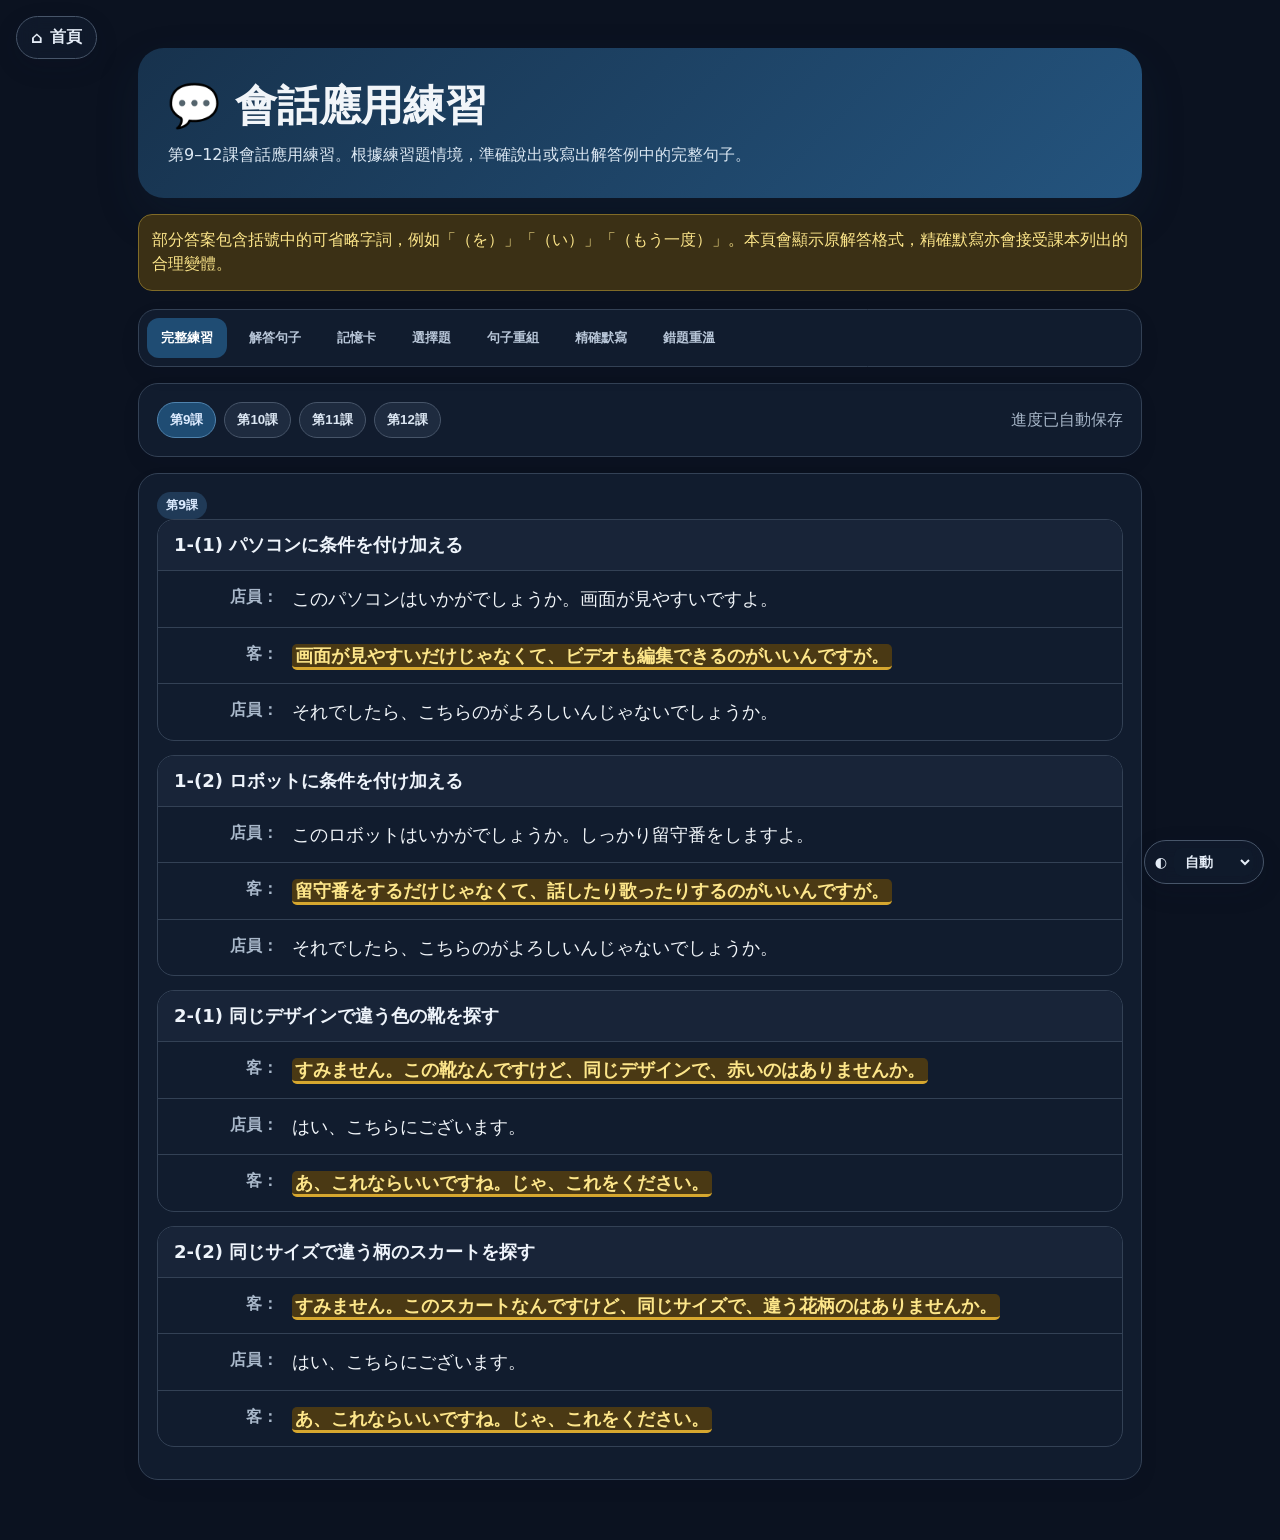
==== commit 26af9766: "Add swipe navigation to flashcards" ====
--- a/japanese_application_practice.html
+++ b/japanese_application_practice.html
@@ -1,5 +1,6 @@
 <!DOCTYPE html><html lang="zh-HK"><head><meta charset="UTF-8"><meta name="viewport" content="width=device-width,initial-scale=1.0"><meta name="theme-color" content="#17324d"><title>會話應用練習</title><style>
 *{box-sizing:border-box}:root{--navy:#17324d;--blue:#2563eb;--ink:#1f2937;--muted:#64748b;--line:#dce5ef;--green:#16835c;--red:#bd3343}body{margin:0;font-family:system-ui,-apple-system,"Segoe UI","Noto Sans TC","Noto Sans JP",sans-serif;background:linear-gradient(180deg,#eef4fa,#f8fafc 260px);color:var(--ink)}.home-fab{position:fixed;top:16px;left:16px;z-index:50;display:inline-flex;align-items:center;gap:8px;padding:10px 14px;border-radius:999px;background:#fffffff2;color:var(--navy);border:1px solid #dbe4ee;text-decoration:none;font-weight:800;box-shadow:0 8px 24px #0f172a24;backdrop-filter:blur(10px)}.app{max-width:1040px;margin:auto;padding:48px 18px 60px}.hero{padding:30px;border-radius:26px;background:linear-gradient(135deg,#17324d,#24547e);color:#fff;box-shadow:0 18px 44px #17324d2e}.hero h1{font-size:clamp(28px,5vw,42px);margin:0 0 8px}.hero p{margin:0;color:#dce8f3;line-height:1.6}.tabs{display:flex;gap:8px;overflow-x:auto;padding:8px;margin-top:18px;background:#fff;border:1px solid var(--line);border-radius:18px;position:sticky;top:10px;z-index:20;box-shadow:0 8px 24px #0f172a0c}.tab{white-space:nowrap;border:0;background:transparent;color:#64748b;padding:11px 14px;border-radius:12px;font-weight:800;cursor:pointer}.tab.active{background:#17324d;color:#fff}.toolbar,.panel{background:#fff;border:1px solid var(--line);border-radius:20px;padding:18px;margin-top:16px;box-shadow:0 8px 22px #0f172a0b}.toolbar{display:flex;align-items:center;justify-content:space-between;gap:12px;flex-wrap:wrap}.filter-group{display:flex;gap:8px;flex-wrap:wrap}.chip{border:1px solid var(--line);background:#fff;padding:8px 12px;border-radius:999px;font-weight:750;color:#475569;cursor:pointer}.chip.active{background:#e7f0f8;color:#17324d;border-color:#94b6d2}.exercise{border:1px solid var(--line);border-radius:17px;margin-bottom:14px;overflow:hidden}.exercise h2{margin:0;padding:13px 16px;background:#f5f8fb;color:var(--navy);font-size:18px}.line{display:grid;grid-template-columns:105px 1fr;gap:14px;padding:12px 15px;border-top:1px solid #edf1f5;line-height:1.75}.speaker{font-weight:850;color:#475569;text-align:right}.jp{font-size:18px}.highlight{display:inline;border-bottom:3px solid #e2a93b;background:#fff4cf;padding:1px 3px;border-radius:5px;font-weight:850;color:#6c4700;cursor:pointer}.cards{display:grid;grid-template-columns:repeat(auto-fit,minmax(290px,1fr));gap:14px}.phrase-card{border:1px solid var(--line);border-radius:17px;padding:17px;background:#fff}.badge{display:inline-flex;background:#e8f1fa;color:#17324d;border-radius:999px;padding:5px 9px;font-size:12px;font-weight:850}.phrase{font-size:22px;color:#17324d;font-weight:900;line-height:1.55;margin:12px 0 4px}.meaning{font-weight:800;margin-top:10px}.note{font-size:14px;line-height:1.55;color:#64748b;background:#f8fafc;border-radius:11px;padding:10px;margin-top:10px}.studybox{max-width:760px;margin:0 auto;text-align:center;min-height:430px;display:flex;flex-direction:column}.progress{color:#64748b;font-weight:750;display:flex;justify-content:space-between}.prompt{flex:1;display:flex;flex-direction:column;justify-content:center;padding:30px 8px}.cue{color:#64748b;line-height:1.6;margin-bottom:14px}.big{font-size:clamp(23px,5vw,36px);font-weight:900;color:#17324d;line-height:1.55}.sub{font-size:20px;font-weight:800;line-height:1.5}.answer{margin-top:18px}.input{width:100%;border:2px solid #cbd5e1;border-radius:15px;padding:14px;font:inherit;font-size:20px;text-align:center;outline:none}.input:focus{border-color:#5991c2;box-shadow:0 0 0 4px #dbeafe}.actions{display:flex;justify-content:center;gap:10px;flex-wrap:wrap;margin-top:15px}.btn{border:0;border-radius:13px;padding:11px 17px;font-weight:850;cursor:pointer}.primary{background:#2563eb;color:#fff}.secondary{background:#eef2f7;color:#475569}.good{background:#e5f6ee;color:#126447}.bad{background:#ffedf0;color:#9f2733}.feedback{padding:12px 14px;border-radius:12px;margin-top:13px;line-height:1.5}.ok{background:#e8f8f0;color:#126447}.no{background:#fff0f2;color:#982534}.hidden{display:none!important}.token-area{min-height:75px;border:2px dashed #cbd5e1;border-radius:15px;padding:13px;display:flex;gap:8px;flex-wrap:wrap;align-items:center;justify-content:center;margin-top:14px}.token{border:1px solid #b8cada;background:#edf5fb;color:#17324d;border-radius:11px;padding:9px 12px;font-size:18px;font-weight:850;cursor:pointer}.quiz-choice{display:block;width:100%;text-align:left;border:1px solid var(--line);background:#fff;padding:14px;border-radius:13px;margin:9px 0;font-size:17px;cursor:pointer}.quiz-choice.correct{background:#e8f8f0;border-color:#8bcbae}.quiz-choice.wrong{background:#fff0f2;border-color:#e6a1aa}.modal{position:fixed;inset:0;background:rgba(15,23,42,.55);display:grid;place-items:center;padding:18px;z-index:2000}.modal-card{position:relative;width:min(680px,100%);max-height:min(86vh,760px);overflow:auto;background:#fff;border-radius:20px;padding:22px;box-shadow:0 24px 70px rgba(15,23,42,.3)}.modal-card h2{color:#17324d;font-size:27px;margin:0 48px 5px 0}.modal-close{position:absolute;top:18px;right:18px;border:1px solid #cbd5e1;background:#fff;border-radius:999px;width:38px;height:38px;font-size:22px;line-height:1;cursor:pointer}.modal-close:hover{background:#f8fafc}.warning{background:#fff8e6;border:1px solid #f3d28b;color:#714c06;border-radius:14px;padding:13px;line-height:1.55;margin-top:16px}
+.study-flip{flex:1;min-height:310px;margin:18px 0 4px;padding:28px;border:1px solid var(--line);border-radius:22px;background:#f8fafc;display:flex;flex-direction:column;justify-content:center;cursor:pointer;box-shadow:0 10px 28px #0f172a0c}.study-flip:focus-visible{outline:4px solid #bfdbfe;outline-offset:3px}.flip-label{font-size:13px;font-weight:850;color:#64748b;margin-bottom:18px}.study-flip.back{background:#eef6ff;border-color:#93c5fd}.card-mode{display:flex;justify-content:flex-end;margin-top:12px}
 .tabs-wrap{position:relative;margin-top:18px}
 .tabs-wrap::after{
   content:"";
@@ -33,15 +34,20 @@
 @media(max-width:650px){.app{padding:68px 10px 35px}.hero{padding:22px 18px}.line{grid-template-columns:1fr;gap:2px}.speaker{text-align:left;font-size:13px}.jp{font-size:17px}.tabs{top:5px}.studybox{min-height:470px}}
 </style><script src="theme.js"></script></head><body><a class="home-fab" href="index.html">⌂ <span>首頁</span></a><main class="app"><section class="hero"><h1>💬 會話應用練習</h1><p>第9–12課會話應用練習。根據練習題情境，準確說出或寫出解答例中的完整句子。</p></section><div class="warning">部分答案包含括號中的可省略字詞，例如「（を）」「（い）」「（もう一度）」。本頁會顯示原解答格式，精確默寫亦會接受課本列出的合理變體。</div><nav class="tabs" id="tabs"></nav><section class="toolbar"><div class="filter-group" id="sessions"></div><div id="savedText"></div></section><section id="content"></section></main><div id="modal" class="modal hidden"><section class="modal-card" role="dialog" aria-modal="true"><button id="modalClose" class="modal-close" type="button" aria-label="關閉" onclick="closeModal()">×</button><div id="modalBody"></div></section></div><script>
 const ITEMS=[{"id": "9-1", "session": 1, "lesson": 9, "title": "パソコンに条件を付け加える", "cue": "店員：このパソコンはいかがでしょうか。画面が見やすいですよ。", "answer": "画面が見やすいだけじゃなくて、ビデオも編集できるのがいいんですが。", "zh": "不只是畫面容易觀看，我還想要可以編輯影片的。", "note": "「Aだけじゃなくて、Bも…」表示不只 A，還要加入 B 的條件。", "tokens": ["画面が見やすい", "だけじゃなくて", "ビデオも", "編集できる", "のがいいんですが"]}, {"id": "9-2", "session": 1, "lesson": 9, "title": "ロボットに条件を付け加える", "cue": "店員：このロボットはいかがでしょうか。しっかり留守番をしますよ。", "answer": "留守番をするだけじゃなくて、話したり歌ったりするのがいいんですが。", "zh": "不只是看家，我還想要會說話和唱歌的。", "note": "「～たり～たりする」列舉幾個代表性動作。", "tokens": ["留守番をする", "だけじゃなくて", "話したり", "歌ったりする", "のがいいんですが"]}, {"id": "9-3", "session": 1, "lesson": 9, "title": "違う色の靴を探す", "cue": "同じデザインで違う色の靴を探す。", "answer": "すみません。この靴なんですけど、同じデザインで、赤いのはありませんか。", "zh": "不好意思，關於這雙鞋，有沒有相同設計的紅色款？", "note": "「赤いの」的「の」代替「靴」。", "tokens": ["すみません", "この靴なんですけど", "同じデザインで", "赤いのは", "ありませんか"]}, {"id": "9-4", "session": 1, "lesson": 9, "title": "靴を購入する", "cue": "店員：はい、こちらにございます。", "answer": "あ、これならいいですね。じゃ、これをください。", "zh": "啊，這個就可以了。那麼，請給我這個。", "note": "「これなら」表示若是這個便符合要求。", "tokens": ["あ", "これならいいですね", "じゃ", "これをください"]}, {"id": "9-5", "session": 1, "lesson": 9, "title": "違う花柄のスカートを探す", "cue": "同じサイズで違う柄のスカートを探す。", "answer": "すみません。このスカートなんですけど、同じサイズで、違う花柄のはありませんか。", "zh": "不好意思，關於這條裙，有沒有相同尺寸、不同花卉圖案的款式？", "note": "答案原圖是「違う花柄の」，沒有加入「ほかの」。", "tokens": ["すみません", "このスカートなんですけど", "同じサイズで", "違う花柄のは", "ありませんか"]}, {"id": "9-6", "session": 1, "lesson": 9, "title": "スカートを購入する", "cue": "店員：はい、こちらにございます。", "answer": "あ、これならいいですね。じゃ、これをください。", "zh": "啊，這個就可以了。那麼，請給我這個。", "note": "與買鞋題使用相同的購買回應。", "tokens": ["あ", "これならいいですね", "じゃ", "これをください"]}, {"id": "10-1", "session": 2, "lesson": 10, "title": "プリンターについて確認する", "cue": "同僚：プリンターの電源を切るのを忘れないでくださいね。", "answer": "え？どういうことでしょうか。", "zh": "咦？這是甚麼意思呢？", "note": "對同事使用較禮貌的「どういうことでしょうか」。", "tokens": ["え", "どういうこと", "でしょうか"]}, {"id": "10-2", "session": 2, "lesson": 10, "title": "プリンターを使わなかったと説明する", "cue": "同僚：事務所のプリンターの電源が入ったままでしたよ。", "answer": "え？わたしはプリンターを使いませんでしたけど。", "zh": "咦？可是我沒有使用打印機。", "note": "「けど」留下後續含意，委婉表示事情與自己無關。", "tokens": ["え", "わたしは", "プリンターを", "使いませんでしたけど"]}, {"id": "10-3", "session": 2, "lesson": 10, "title": "マニュアルについて確認する", "cue": "親しい同僚：マニュアルを見たら必ず元のところに戻しといてね。", "answer": "え？どういうこと？", "zh": "咦？甚麼意思？", "note": "面對熟悉同事，使用普通體。", "tokens": ["え", "どういうこと"]}, {"id": "10-4", "session": 2, "lesson": 10, "title": "マニュアルを見なかったと説明する", "cue": "親しい同僚：マニュアル、出したままだったよ。", "answer": "え？わたしはマニュアルを見ていないけど。", "display": "え？わたしはマニュアル（を）見て（い）ないけど。", "accepted": ["え？わたしはマニュアルを見ていないけど。", "え？わたしはマニュアル見てないけど。", "え？わたしはマニュアルを見てないけど。", "え？わたしはマニュアル見ていないけど。"], "zh": "咦？可是我沒有看過那本說明書。", "note": "答案中的「（を）」「（い）」表示口語可省略；默寫會接受四種組合。", "tokens": ["え", "わたしは", "マニュアルを", "見ていないけど"]}, {"id": "10-5", "session": 2, "lesson": 10, "title": "歌舞伎を見て驚く", "cue": "近所の人：あの人は本当は女じゃなくて男の人なんですよ。", "answer": "え、本当ですか。てっきり女の人だと思ってました。本当にきれいですね。", "zh": "咦，真的嗎？我一直以為是女人。真的很漂亮呢。", "note": "「てっきり～と思ってました」表示本來深信，但後來發現錯了。", "tokens": ["え、本当ですか", "てっきり", "女の人だと", "思ってました", "本当にきれいですね"]}, {"id": "10-6", "session": 2, "lesson": 10, "title": "ごみ箱だと思い込んでいた", "cue": "管理人：これは新聞を入れる箱ですよ。", "answer": "え、本当ですか。てっきりごみ箱だと思ってました。すみませんでした。", "zh": "咦，真的嗎？我一直以為那是垃圾箱。對不起。", "note": "誤會被糾正後，以「すみませんでした」道歉。", "tokens": ["え、本当ですか", "てっきり", "ごみ箱だと", "思ってました", "すみませんでした"]}, {"id": "11-1", "session": 3, "lesson": 11, "title": "忘れ物をしない方法を提案する", "cue": "先輩：乗り物に乗ると、よく忘れ物をするんだ。", "answer": "それは困りますね。降りる前に指をさしてもう一度荷物を確認するっていうのはどうですか。", "display": "それは困りますね。降りる前に指をさして（もう一度）荷物を確認するっていうのはどうですか。", "accepted": ["それは困りますね。降りる前に指をさしてもう一度荷物を確認するっていうのはどうですか。", "それは困りますね。降りる前に指をさして荷物を確認するっていうのはどうですか。"], "zh": "那很困擾呢。下車前指着行李再確認一次，怎麼樣？", "note": "「もう一度」在答案中以括號表示可加入；默寫接受有或沒有。", "tokens": ["それは困りますね", "降りる前に", "指をさして", "もう一度", "荷物を確認する", "っていうのはどうですか"]}, {"id": "11-2", "session": 3, "lesson": 11, "title": "乗り物に酔わない方法を提案する", "cue": "友達：バスに乗ると、すぐ酔っちゃうんだ。", "answer": "それは困るね。乗る前に薬を飲むっていうのはどう？", "zh": "那很麻煩呢。上車前吃藥，怎麼樣？", "note": "對朋友使用普通體「困るね」「どう？」。", "tokens": ["それは困るね", "乗る前に", "薬を飲む", "っていうのはどう"]}, {"id": "11-3", "session": 3, "lesson": 11, "title": "スピーチのテーマにコメントする", "cue": "後輩：スピーチのテーマ、ごみ問題にしようかなと思うんですけど。", "answer": "それも悪くないけど……。だれでも選びそうなテーマだね。", "zh": "那也不壞，不過……似乎是任何人都會選的題目呢。", "note": "先溫和肯定，再指出顧慮。", "tokens": ["それも悪くないけど", "だれでも", "選びそうな", "テーマだね"]}, {"id": "11-4", "session": 3, "lesson": 11, "title": "別のスピーチテーマを提案する", "cue": "後輩：何かいいアイディアはないでしょうか。", "answer": "「わたしの整理法」なんてどう。", "zh": "「我的整理方法」之類的怎麼樣？", "note": "「～なんてどう」用來輕鬆提出例子或建議。", "tokens": ["わたしの整理法", "なんてどう"]}, {"id": "11-5", "session": 3, "lesson": 11, "title": "髪の色にコメントする", "cue": "友達：今度、髪を黄色に染めようと思うんだけど、……。", "answer": "それも悪くないけど……。ちょっと派手じゃない。", "zh": "那也不壞，不過……會不會有點太鮮艷？", "note": "對朋友使用普通體，以否定問句柔和表達顧慮。", "tokens": ["それも悪くないけど", "ちょっと", "派手じゃない"]}, {"id": "11-6", "session": 3, "lesson": 11, "title": "別の髪の色を勧める", "cue": "友達：何かいい色ないかな。", "answer": "明るい茶色なんてどう？", "zh": "亮棕色之類的怎麼樣？", "note": "以「なんてどう？」提出另一個選項。", "tokens": ["明るい茶色", "なんてどう"]}, {"id": "12-1", "session": 4, "lesson": 12, "title": "授業を理由に遅刻を説明する", "cue": "店長：店は5時からですから、30分前には来て、準備するようにしてください。", "answer": "すみません。授業が4時半まであるので、どうしても4時半は過ぎてしまうんです。", "zh": "對不起，因為課堂到四點半，所以無論如何都會超過四點半。", "note": "原題是「30分前」，Gemini 版誤寫成「30日前」。答案按解答例保留「4時半は過ぎてしまう」。", "tokens": ["すみません", "授業が4時半まであるので", "どうしても", "4時半は過ぎてしまうんです"]}, {"id": "12-2", "session": 4, "lesson": 12, "title": "論文を理由に依頼を断る", "cue": "留学生会の会長：留学生会の次の会長を引き受けてもらえませんか。", "answer": "すみません。今年中に論文を書かなければならないので、どうしても会長は引き受けられないんです。", "zh": "對不起，因為今年內必須寫完論文，所以無論如何也不能接任會長。", "note": "「～なければならないので」交代理由；「どうしても～られない」表示實在無法。", "tokens": ["すみません", "今年中に論文を", "書かなければならないので", "どうしても", "会長は引き受けられないんです"]}, {"id": "12-3", "session": 4, "lesson": 12, "title": "自治会役員を依頼する", "cue": "自治会役員を頼まれた人に、丁寧に依頼する。", "answer": "自治会役員を引き受けていただけませんか。", "zh": "可否請您接任自治會幹事？", "note": "「～ていただけませんか」是很有禮貌的請求。", "tokens": ["自治会役員を", "引き受けて", "いただけませんか"]}, {"id": "12-4", "session": 4, "lesson": 12, "title": "相手の事情を認めながら再交渉する", "cue": "相手：すみません。自治会役員はちょっと……。仕事をしているし、まだ小さい子どももいるものですから。", "answer": "それはわかりますけど、ほかの人もいろいろ事情がありますから……。", "zh": "這我明白，不過其他人也有各種情況……", "note": "原文是「仕事をしているし」，不是 Gemini 版的「仕事を強いているし」。", "tokens": ["それはわかりますけど", "ほかの人も", "いろいろ事情がありますから"]}, {"id": "12-5", "session": 4, "lesson": 12, "title": "貸したDVDを返すよう頼む", "cue": "友達に、以前貸したDVDを早く返してほしい。", "answer": "このあいだ貸したDVD、早く返してくれない？", "zh": "之前借給你的 DVD，可不可以快點還給我？", "note": "對朋友使用「～てくれない」作較直接但仍帶詢問語氣的請求。", "tokens": ["このあいだ貸したDVD", "早く", "返してくれない"]}, {"id": "12-6", "session": 4, "lesson": 12, "title": "理由を理解しながら再度頼む", "cue": "友達：遅くなってごめん。おもしろくて何回も見てたもんだから。", "answer": "それはわかるけど、ぼくもまた見たいから……。", "zh": "這我明白，不過我也想再看……", "note": "先表示理解，再交代自己仍需要對方歸還的理由。", "tokens": ["それはわかるけど", "ぼくも", "また見たいから"]}], EXERCISES={"1": [{"title": "1-(1) パソコンに条件を付け加える", "lines": [["店員", "このパソコンはいかがでしょうか。画面が見やすいですよ。"], ["客", "【9-1】"], ["店員", "それでしたら、こちらのがよろしいんじゃないでしょうか。"]]}, {"title": "1-(2) ロボットに条件を付け加える", "lines": [["店員", "このロボットはいかがでしょうか。しっかり留守番をしますよ。"], ["客", "【9-2】"], ["店員", "それでしたら、こちらのがよろしいんじゃないでしょうか。"]]}, {"title": "2-(1) 同じデザインで違う色の靴を探す", "lines": [["客", "【9-3】"], ["店員", "はい、こちらにございます。"], ["客", "【9-4】"]]}, {"title": "2-(2) 同じサイズで違う柄のスカートを探す", "lines": [["客", "【9-5】"], ["店員", "はい、こちらにございます。"], ["客", "【9-6】"]]}], "2": [{"title": "1-(1) プリンターを使わなかった", "lines": [["同僚", "プリンターの電源を切るのを忘れないでくださいね。"], ["自分", "【10-1】"], ["同僚", "事務所のプリンターの電源が入ったままでしたよ。"], ["自分", "【10-2】"]]}, {"title": "1-(2) マニュアルを見なかった", "lines": [["親しい同僚", "マニュアルを見たら必ず元のところに戻しといてね。"], ["自分", "【10-3】"], ["親しい同僚", "マニュアル、出したままだったよ。"], ["自分", "【10-4】"]]}, {"title": "2-(1) 歌舞伎を見て驚く", "lines": [["自分", "あの若い女の人、きれいですね。"], ["近所の人", "あの人は本当は女じゃなくて男の人なんですよ。"], ["自分", "【10-5】"]]}, {"title": "2-(2) ごみ箱ではないと知って驚く", "lines": [["自分", "おはようございます。"], ["管理人", "あ、ここにごみを捨てないでください。これは新聞を入れる箱ですよ。"], ["自分", "【10-6】"]]}], "3": [{"title": "1-(1) 忘れ物をしない方法を提案する", "lines": [["先輩", "乗り物に乗ると、よく忘れ物をするんだ。"], ["自分", "【11-1】"], ["先輩", "一度やってみるよ。"]]}, {"title": "1-(2) 乗り物に酔わない方法を提案する", "lines": [["友達", "バスに乗ると、すぐ酔っちゃうんだ。"], ["自分", "【11-2】"], ["友達", "一度やってみるよ。"]]}, {"title": "2-(1) スピーチのテーマにコメントして提案する", "lines": [["後輩", "スピーチのテーマ、ごみ問題にしようかなと思うんですけど。"], ["自分", "【11-3】"], ["後輩", "それもそうですね。何かいいアイディアはないでしょうか。"], ["自分", "【11-4】"]]}, {"title": "2-(2) 髪の色にコメントして別の色を勧める", "lines": [["友達", "今度、髪を黄色に染めようと思うんだけど、……。"], ["自分", "【11-5】"], ["友達", "それもそうだね。何かいい色ないかな。"], ["自分", "【11-6】"]]}], "4": [{"title": "1-(1) 授業を理由に遅刻を説明する", "lines": [["店長", "遅いですね。店は5時からですから、30分前には来て、準備するようにしてください。"], ["自分", "【12-1】"]]}, {"title": "1-(2) 論文を理由に依頼を断る", "lines": [["会長", "留学生会の次の会長を引き受けてもらえませんか。"], ["自分", "【12-2】"]]}, {"title": "2-(1) 自治会役員を引き受けてほしい", "lines": [["自分", "【12-3】"], ["相手", "すみません。自治会役員はちょっと……。仕事をしているし、まだ小さい子どももいるものですから。"], ["自分", "【12-4】"], ["相手", "わかりました。じゃ、お引き受けします。"]]}, {"title": "2-(2) 貸したDVDを早く返してほしい", "lines": [["自分", "【12-5】"], ["友達", "遅くなってごめん。おもしろくて何回も見てたもんだから。"], ["自分", "【12-6】"], ["友達", "うん。わかった。あした持ってくるよ。"]]}]}, KEY='jp_application_practice_v1';let state={tab:'dialogs',session:1,index:0,mastered:{},wrong:{},quiz:[],qIndex:0,selected:false,builder:[],available:[]};try{state={...state,...JSON.parse(localStorage.getItem(KEY)||'{}')}}catch(e){}const $=x=>document.getElementById(x);const tabs=[['dialogs','完整練習'],['phrases','解答句子'],['cards','記憶卡'],['quiz','選擇題'],['builder','句子重組'],['typing','精確默寫'],['wrong','錯題重溫']];const save=()=>{localStorage.setItem(KEY,JSON.stringify(state));$('savedText').textContent='進度已自動保存'};const visible=()=>ITEMS.filter(x=>x.session===Number(state.session));const shown=x=>x.display||x.answer;
+state.cardOrder=state.cardOrder||[];state.cardFlipped=false;state.cardShuffle=!!state.cardShuffle;
 function renderNav(){$('tabs').innerHTML=tabs.map(([k,t])=>`<button class="tab ${state.tab===k?'active':''}" onclick="setTab('${k}')">${t}</button>`).join('');$('sessions').innerHTML=[1,2,3,4].map(n=>`<button class="chip ${Number(state.session)===n?'active':''}" onclick="setSession(${n})">第${n+8}課</button>`).join('')}
-function setTab(t){state.tab=t;state.index=0;state.selected=false;if(t==='quiz')startQuiz();if(t==='builder')startBuilder();render()}function setSession(n){state.session=n;state.index=0;state.selected=false;if(state.tab==='quiz')startQuiz();if(state.tab==='builder')startBuilder();render()}
-function render(){renderNav();const c=$('content');if(state.tab==='dialogs')c.innerHTML=dialogHTML();if(state.tab==='phrases')c.innerHTML=phrasesHTML();if(state.tab==='cards')c.innerHTML=cardHTML();if(state.tab==='quiz')c.innerHTML=quizHTML();if(state.tab==='builder')c.innerHTML=builderHTML();if(state.tab==='typing')c.innerHTML=typingHTML(false);if(state.tab==='wrong')c.innerHTML=typingHTML(true);save()}
+function setTab(t){state.tab=t;state.index=0;state.selected=false;state.cardFlipped=false;if(t==='cards')resetCardOrder();if(t==='quiz')startQuiz();if(t==='builder')startBuilder();render()}function setSession(n){state.session=n;state.index=0;state.selected=false;state.cardFlipped=false;if(state.tab==='cards')resetCardOrder();if(state.tab==='quiz')startQuiz();if(state.tab==='builder')startBuilder();render()}
+function render(){renderNav();const c=$('content');if(state.tab==='dialogs')c.innerHTML=dialogHTML();if(state.tab==='phrases')c.innerHTML=phrasesHTML();if(state.tab==='cards'){c.innerHTML=cardHTML();setupCurrentCardSwipe()}if(state.tab==='quiz')c.innerHTML=quizHTML();if(state.tab==='builder')c.innerHTML=builderHTML();if(state.tab==='typing')c.innerHTML=typingHTML(false);if(state.tab==='wrong')c.innerHTML=typingHTML(true);save()}
+function setupCurrentCardSwipe(){setupFlashcardSwipe({element:document.querySelector('.study-flip'),onSwipeLeft:()=>move(1),onSwipeRight:()=>move(-1)})}
 function marker(text){return text.replace(/【(\d+-\d+)】/g,(m,id)=>{const x=ITEMS.find(i=>i.id===id);return `<span class="highlight" onclick="showDetail('${id}')">${x?shown(x):''}</span>`})}
 function dialogHTML(){return `<section class="panel"><div class="badge">第${Number(state.session)+8}課</div>${EXERCISES[state.session].map(e=>`<article class="exercise"><h2>${e.title}</h2>${e.lines.map(([s,t])=>`<div class="line"><div class="speaker">${s}：</div><div class="jp">${marker(t)}</div></div>`).join('')}</article>`).join('')}</section>`}
 function phrasesHTML(){return `<section class="panel"><div class="cards">${visible().map(x=>`<article class="phrase-card"><span class="badge">第${x.lesson}課 · ${x.id}</span><div class="phrase">${shown(x)}</div><div class="meaning">${x.zh}</div><div class="note"><b>情境：</b>${x.cue}<br><br><b>重點：</b>${x.note}</div><div class="actions"><button class="btn ${state.mastered[x.id]?'good':'secondary'}" onclick="toggleMaster('${x.id}')">${state.mastered[x.id]?'✓ 已記熟':'標記為已記熟'}</button></div></article>`).join('')}</div></section>`}
 function current(list=visible()){if(!list.length)return null;state.index=(state.index+list.length)%list.length;return list[state.index]}
-function cardHTML(){const list=visible(),x=current(list);return `<section class="panel studybox"><div class="progress"><span>第${x.lesson}課</span><span>${state.index+1} / ${list.length}</span></div><div class="prompt"><div class="cue">${x.cue}</div><div id="cardAnswer" class="answer hidden"><div class="big">${shown(x)}</div><div class="note">${x.note}</div></div></div><div class="actions"><button id="reveal" class="btn primary" onclick="$('cardAnswer').classList.remove('hidden');this.classList.add('hidden')">顯示日文答案</button><button class="btn bad" onclick="markAndNext('${x.id}',false)">✕ 未記熟</button><button class="btn good" onclick="markAndNext('${x.id}',true)">✓ 已記熟</button></div><div class="actions"><button class="btn secondary" onclick="move(-1)">← 上一句</button><button class="btn secondary" onclick="shuffleItem()">🔀 隨機</button><button class="btn primary" onclick="move(1)">下一句 →</button></div></section>`}
-function move(n){state.index+=n;render()}function shuffleItem(){state.index=Math.floor(Math.random()*visible().length);render()}function toggleMaster(id){state.mastered[id]=!state.mastered[id];render()}function markAndNext(id,ok){state.mastered[id]=ok;state.wrong[id]=!ok;state.index++;render()}
+function cardList(){const base=visible();if(!state.cardOrder.length||state.cardOrder.some(id=>!base.some(x=>x.id===id)))resetCardOrder();return state.cardOrder.map(id=>base.find(x=>x.id===id)).filter(Boolean)}
+function resetCardOrder(){state.cardOrder=visible().map(x=>x.id);if(state.cardShuffle)shuffleArray(state.cardOrder);state.index=0}
+function shuffleArray(a){for(let i=a.length-1;i>0;i--){const j=Math.floor(Math.random()*(i+1));[a[i],a[j]]=[a[j],a[i]]}return a}
+function cardHTML(){const list=cardList(),x=current(list),back=state.cardFlipped;return `<section class="panel studybox"><div class="progress"><span>第${x.lesson}課</span><span>${state.index+1} / ${list.length}</span></div><div class="card-mode"><button class="btn ${state.cardShuffle?'good':'secondary'}" onclick="toggleCardShuffle()">${state.cardShuffle?'🔀 隨機模式：開':'🔀 隨機模式'}</button></div><div class="study-flip ${back?'back':'front'}" role="button" tabindex="0" onclick="flipStudyCard()" onkeydown="if(event.key==='Enter'||event.key===' '){event.preventDefault();flipStudyCard()}"><div class="flip-label">${back?'解答':'點擊翻面'}</div>${back?`<div class="big">${shown(x)}</div><div class="note">${x.note}</div>`:`<div class="cue">${x.cue}</div><div class="sub">${x.zh}</div>`}</div><div class="actions"><button class="btn bad" onclick="markAndNext('${x.id}',false)">✕ 未記熟</button><button class="btn good" onclick="markAndNext('${x.id}',true)">✓ 已記熟</button></div><div class="actions"><button class="btn secondary" onclick="move(-1)">← 上一句</button><button class="btn primary" onclick="move(1)">下一句 →</button></div></section>`}
+function flipStudyCard(){state.cardFlipped=!state.cardFlipped;render()}function move(n){state.index+=n;state.cardFlipped=false;render()}function toggleCardShuffle(){state.cardShuffle=!state.cardShuffle;resetCardOrder();state.cardFlipped=false;render()}function toggleMaster(id){state.mastered[id]=!state.mastered[id];render()}function markAndNext(id,ok){state.mastered[id]=ok;state.wrong[id]=!ok;state.index++;state.cardFlipped=false;render()}
 function startQuiz(){state.quiz=[...visible()].sort(()=>Math.random()-.5);state.qIndex=0;state.selected=false}function quizHTML(){if(!state.quiz.length)startQuiz();const x=state.quiz[state.qIndex%state.quiz.length];const others=ITEMS.filter(i=>i.session===x.session&&i.id!==x.id).sort(()=>Math.random()-.5).slice(0,3).map(shown);const choices=[shown(x),...others].sort(()=>Math.random()-.5);return `<section class="panel studybox"><div class="progress"><span>選擇符合情境的答案</span><span>${state.qIndex+1} / ${state.quiz.length}</span></div><div class="prompt"><div class="cue">${x.cue}</div><div class="answer">${choices.map(c=>`<button class="quiz-choice" onclick="answerQuiz(this,${JSON.stringify(encodeURIComponent(c))},'${x.id}')">${c}</button>`).join('')}</div><div id="quizFeedback"></div></div></section>`}
 function answerQuiz(btn,enc,id){if(state.selected)return;state.selected=true;const ans=decodeURIComponent(enc),x=ITEMS.find(i=>i.id===id),correct=shown(x),ok=ans===correct;document.querySelectorAll('.quiz-choice').forEach(b=>{if(b.textContent===correct)b.classList.add('correct')});if(!ok)btn.classList.add('wrong');state.mastered[id]=ok;state.wrong[id]=!ok;$('quizFeedback').innerHTML=`<div class="feedback ${ok?'ok':'no'}">${ok?'✓ 正確':'✕ 正確答案：'+correct}</div><button class="btn primary" style="margin-top:12px" onclick="nextQuiz()">下一題</button>`;save()}function nextQuiz(){state.qIndex=(state.qIndex+1)%state.quiz.length;state.selected=false;render()}
 function startBuilder(){const x=current();state.builder=[];state.available=x.tokens.map((v,i)=>({i,v})).sort(()=>Math.random()-.5)}function builderHTML(){const x=current();if(!state.available.length&&!state.builder.length)startBuilder();return `<section class="panel studybox"><div class="progress"><span>重組句子</span><span>${state.index+1} / ${visible().length}</span></div><div class="prompt"><div class="cue">${x.cue}</div><div class="token-area">${state.builder.length?state.builder.map(t=>`<button class="token" onclick="removeToken(${t.i})">${t.v}</button>`).join(''):'按下方字塊組成句子'}</div><div class="token-area">${state.available.map(t=>`<button class="token" onclick="addToken(${t.i})">${t.v}</button>`).join('')}</div><div id="buildFeedback"></div></div><div class="actions"><button class="btn secondary" onclick="startBuilder();render()">重新排列</button><button class="btn primary" onclick="checkBuilder('${x.id}')">檢查答案</button></div></section>`}
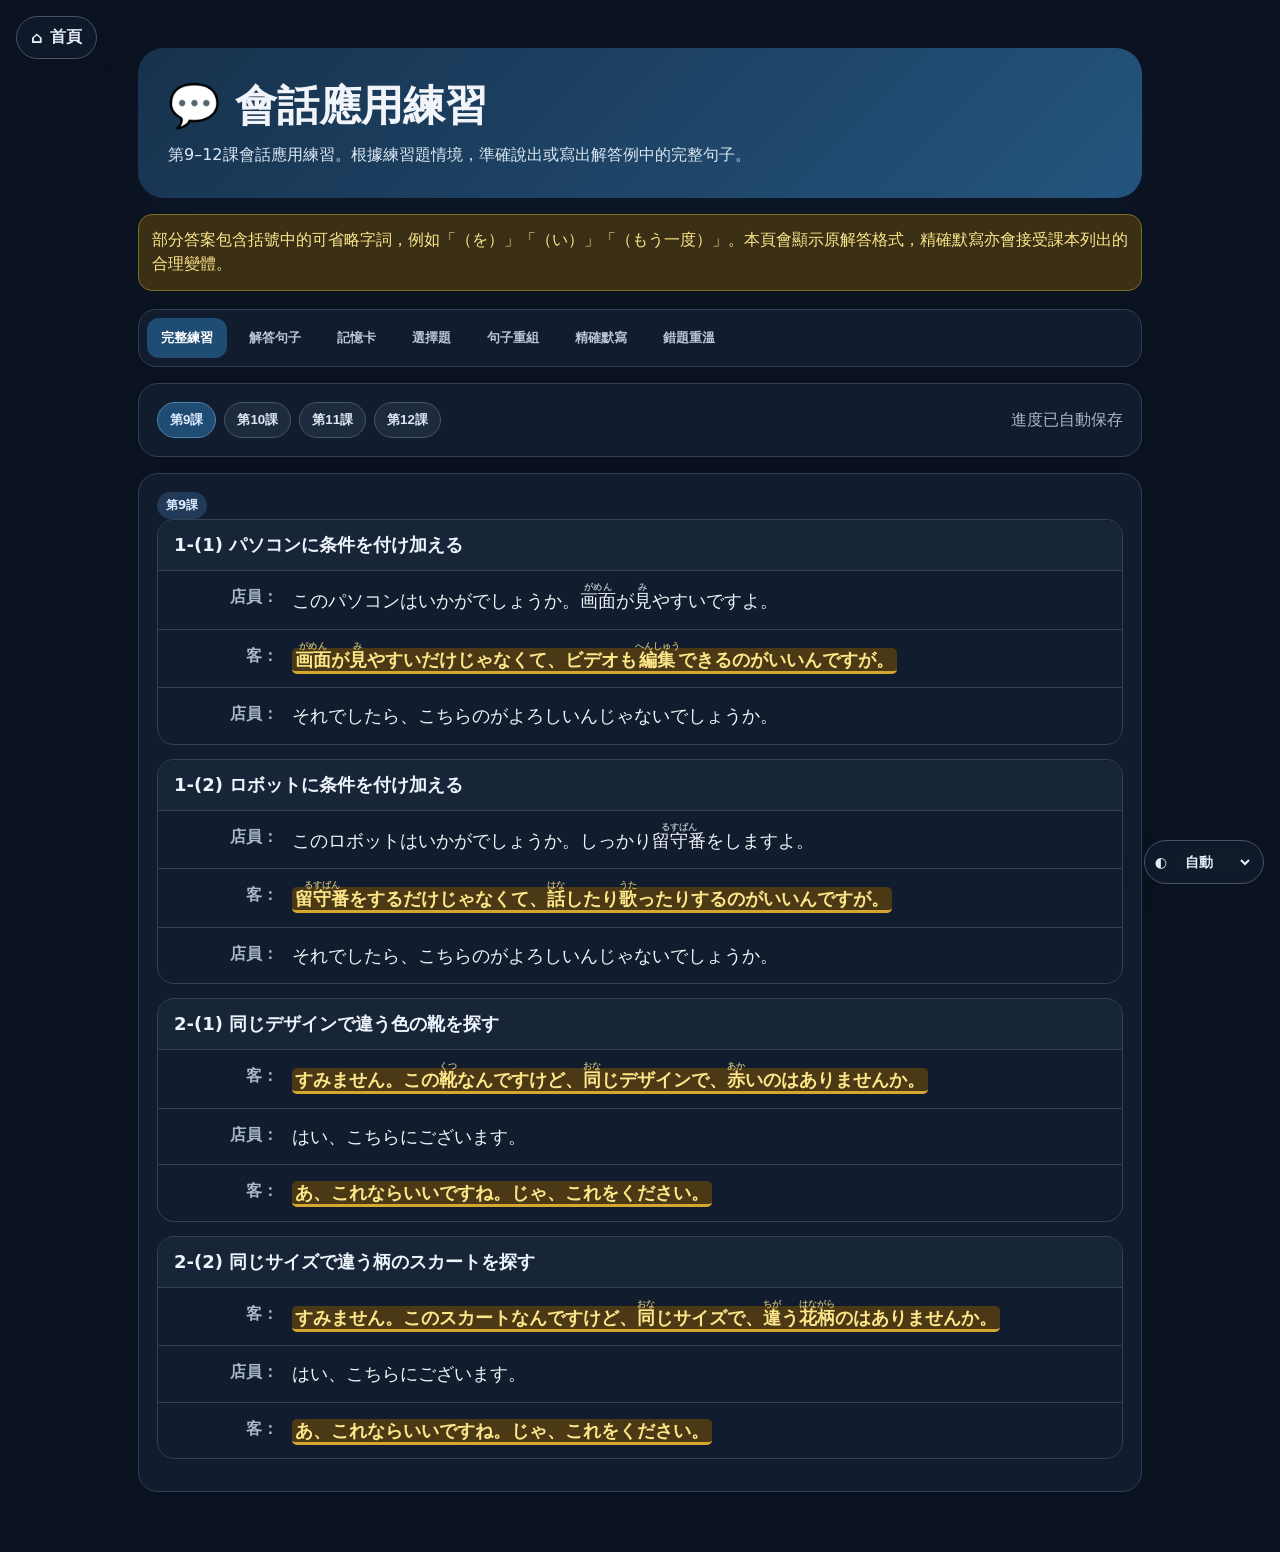
==== commit e84dbcf2: "Add textbook-style furigana to three study modules" ====
--- a/japanese_application_practice.html
+++ b/japanese_application_practice.html
@@ -1,6 +1,7 @@
 <!DOCTYPE html><html lang="zh-HK"><head><meta charset="UTF-8"><meta name="viewport" content="width=device-width,initial-scale=1.0"><meta name="theme-color" content="#17324d"><title>會話應用練習</title><style>
 *{box-sizing:border-box}:root{--navy:#17324d;--blue:#2563eb;--ink:#1f2937;--muted:#64748b;--line:#dce5ef;--green:#16835c;--red:#bd3343}body{margin:0;font-family:system-ui,-apple-system,"Segoe UI","Noto Sans TC","Noto Sans JP",sans-serif;background:linear-gradient(180deg,#eef4fa,#f8fafc 260px);color:var(--ink)}.home-fab{position:fixed;top:16px;left:16px;z-index:50;display:inline-flex;align-items:center;gap:8px;padding:10px 14px;border-radius:999px;background:#fffffff2;color:var(--navy);border:1px solid #dbe4ee;text-decoration:none;font-weight:800;box-shadow:0 8px 24px #0f172a24;backdrop-filter:blur(10px)}.app{max-width:1040px;margin:auto;padding:48px 18px 60px}.hero{padding:30px;border-radius:26px;background:linear-gradient(135deg,#17324d,#24547e);color:#fff;box-shadow:0 18px 44px #17324d2e}.hero h1{font-size:clamp(28px,5vw,42px);margin:0 0 8px}.hero p{margin:0;color:#dce8f3;line-height:1.6}.tabs{display:flex;gap:8px;overflow-x:auto;padding:8px;margin-top:18px;background:#fff;border:1px solid var(--line);border-radius:18px;position:sticky;top:10px;z-index:20;box-shadow:0 8px 24px #0f172a0c}.tab{white-space:nowrap;border:0;background:transparent;color:#64748b;padding:11px 14px;border-radius:12px;font-weight:800;cursor:pointer}.tab.active{background:#17324d;color:#fff}.toolbar,.panel{background:#fff;border:1px solid var(--line);border-radius:20px;padding:18px;margin-top:16px;box-shadow:0 8px 22px #0f172a0b}.toolbar{display:flex;align-items:center;justify-content:space-between;gap:12px;flex-wrap:wrap}.filter-group{display:flex;gap:8px;flex-wrap:wrap}.chip{border:1px solid var(--line);background:#fff;padding:8px 12px;border-radius:999px;font-weight:750;color:#475569;cursor:pointer}.chip.active{background:#e7f0f8;color:#17324d;border-color:#94b6d2}.exercise{border:1px solid var(--line);border-radius:17px;margin-bottom:14px;overflow:hidden}.exercise h2{margin:0;padding:13px 16px;background:#f5f8fb;color:var(--navy);font-size:18px}.line{display:grid;grid-template-columns:105px 1fr;gap:14px;padding:12px 15px;border-top:1px solid #edf1f5;line-height:1.75}.speaker{font-weight:850;color:#475569;text-align:right}.jp{font-size:18px}.highlight{display:inline;border-bottom:3px solid #e2a93b;background:#fff4cf;padding:1px 3px;border-radius:5px;font-weight:850;color:#6c4700;cursor:pointer}.cards{display:grid;grid-template-columns:repeat(auto-fit,minmax(290px,1fr));gap:14px}.phrase-card{border:1px solid var(--line);border-radius:17px;padding:17px;background:#fff}.badge{display:inline-flex;background:#e8f1fa;color:#17324d;border-radius:999px;padding:5px 9px;font-size:12px;font-weight:850}.phrase{font-size:22px;color:#17324d;font-weight:900;line-height:1.55;margin:12px 0 4px}.meaning{font-weight:800;margin-top:10px}.note{font-size:14px;line-height:1.55;color:#64748b;background:#f8fafc;border-radius:11px;padding:10px;margin-top:10px}.studybox{max-width:760px;margin:0 auto;text-align:center;min-height:430px;display:flex;flex-direction:column}.progress{color:#64748b;font-weight:750;display:flex;justify-content:space-between}.prompt{flex:1;display:flex;flex-direction:column;justify-content:center;padding:30px 8px}.cue{color:#64748b;line-height:1.6;margin-bottom:14px}.big{font-size:clamp(23px,5vw,36px);font-weight:900;color:#17324d;line-height:1.55}.sub{font-size:20px;font-weight:800;line-height:1.5}.answer{margin-top:18px}.input{width:100%;border:2px solid #cbd5e1;border-radius:15px;padding:14px;font:inherit;font-size:20px;text-align:center;outline:none}.input:focus{border-color:#5991c2;box-shadow:0 0 0 4px #dbeafe}.actions{display:flex;justify-content:center;gap:10px;flex-wrap:wrap;margin-top:15px}.btn{border:0;border-radius:13px;padding:11px 17px;font-weight:850;cursor:pointer}.primary{background:#2563eb;color:#fff}.secondary{background:#eef2f7;color:#475569}.good{background:#e5f6ee;color:#126447}.bad{background:#ffedf0;color:#9f2733}.feedback{padding:12px 14px;border-radius:12px;margin-top:13px;line-height:1.5}.ok{background:#e8f8f0;color:#126447}.no{background:#fff0f2;color:#982534}.hidden{display:none!important}.token-area{min-height:75px;border:2px dashed #cbd5e1;border-radius:15px;padding:13px;display:flex;gap:8px;flex-wrap:wrap;align-items:center;justify-content:center;margin-top:14px}.token{border:1px solid #b8cada;background:#edf5fb;color:#17324d;border-radius:11px;padding:9px 12px;font-size:18px;font-weight:850;cursor:pointer}.quiz-choice{display:block;width:100%;text-align:left;border:1px solid var(--line);background:#fff;padding:14px;border-radius:13px;margin:9px 0;font-size:17px;cursor:pointer}.quiz-choice.correct{background:#e8f8f0;border-color:#8bcbae}.quiz-choice.wrong{background:#fff0f2;border-color:#e6a1aa}.modal{position:fixed;inset:0;background:rgba(15,23,42,.55);display:grid;place-items:center;padding:18px;z-index:2000}.modal-card{position:relative;width:min(680px,100%);max-height:min(86vh,760px);overflow:auto;background:#fff;border-radius:20px;padding:22px;box-shadow:0 24px 70px rgba(15,23,42,.3)}.modal-card h2{color:#17324d;font-size:27px;margin:0 48px 5px 0}.modal-close{position:absolute;top:18px;right:18px;border:1px solid #cbd5e1;background:#fff;border-radius:999px;width:38px;height:38px;font-size:22px;line-height:1;cursor:pointer}.modal-close:hover{background:#f8fafc}.warning{background:#fff8e6;border:1px solid #f3d28b;color:#714c06;border-radius:14px;padding:13px;line-height:1.55;margin-top:16px}
 .study-flip{flex:1;min-height:310px;margin:18px 0 4px;padding:28px;border:1px solid var(--line);border-radius:22px;background:#f8fafc;display:flex;flex-direction:column;justify-content:center;cursor:pointer;box-shadow:0 10px 28px #0f172a0c}.study-flip:focus-visible{outline:4px solid #bfdbfe;outline-offset:3px}.flip-label{font-size:13px;font-weight:850;color:#64748b;margin-bottom:18px}.study-flip.back{background:#eef6ff;border-color:#93c5fd}.card-mode{display:flex;justify-content:flex-end;margin-top:12px}
+.flashcard-controls{display:grid;grid-template-columns:56px minmax(72px,1fr) 52px minmax(72px,1fr) 56px;gap:9px;align-items:center;margin-top:15px}.flashcard-controls .btn{min-width:0;height:52px;padding:8px}.flashcard-controls .nav{border:2px solid #2563eb;border-radius:50%;background:#fff;color:#2563eb;font-size:22px}.flashcard-controls .star{border:2px solid #2563eb;border-radius:50%;background:#fff;color:#2563eb;font-size:25px}.flashcard-controls .star.active{background:#fff7d6;border-color:#e5b84b;color:#b7791f}.flashcard-controls .star:focus-visible{outline:3px solid #93c5fd;outline-offset:2px}.card-review{display:flex;justify-content:center;gap:8px;flex-wrap:wrap;margin-top:14px}.card-review .active{box-shadow:0 0 0 2px #2563eb inset}.card-empty{margin-top:10px;color:#64748b;font-size:14px}@media(max-width:430px){.flashcard-controls{gap:6px;grid-template-columns:48px minmax(58px,1fr) 46px minmax(58px,1fr) 48px}.flashcard-controls .btn{font-size:13px;padding:6px}}
 .tabs-wrap{position:relative;margin-top:18px}
 .tabs-wrap::after{
   content:"";
@@ -32,25 +33,25 @@
 }
 
 @media(max-width:650px){.app{padding:68px 10px 35px}.hero{padding:22px 18px}.line{grid-template-columns:1fr;gap:2px}.speaker{text-align:left;font-size:13px}.jp{font-size:17px}.tabs{top:5px}.studybox{min-height:470px}}
-</style><script src="theme.js"></script></head><body><a class="home-fab" href="index.html">⌂ <span>首頁</span></a><main class="app"><section class="hero"><h1>💬 會話應用練習</h1><p>第9–12課會話應用練習。根據練習題情境，準確說出或寫出解答例中的完整句子。</p></section><div class="warning">部分答案包含括號中的可省略字詞，例如「（を）」「（い）」「（もう一度）」。本頁會顯示原解答格式，精確默寫亦會接受課本列出的合理變體。</div><nav class="tabs" id="tabs"></nav><section class="toolbar"><div class="filter-group" id="sessions"></div><div id="savedText"></div></section><section id="content"></section></main><div id="modal" class="modal hidden"><section class="modal-card" role="dialog" aria-modal="true"><button id="modalClose" class="modal-close" type="button" aria-label="關閉" onclick="closeModal()">×</button><div id="modalBody"></div></section></div><script>
+</style><script src="quiz_history.js"></script><script src="furigana.js"></script><script src="theme.js"></script></head><body><a class="home-fab" href="index.html">⌂ <span>首頁</span></a><main class="app"><section class="hero"><h1>💬 會話應用練習</h1><p>第9–12課會話應用練習。根據練習題情境，準確說出或寫出解答例中的完整句子。</p></section><div class="warning">部分答案包含括號中的可省略字詞，例如「（を）」「（い）」「（もう一度）」。本頁會顯示原解答格式，精確默寫亦會接受課本列出的合理變體。</div><nav class="tabs" id="tabs"></nav><section class="toolbar"><div class="filter-group" id="sessions"></div><div id="savedText"></div></section><section id="content"></section></main><div id="modal" class="modal hidden"><section class="modal-card" role="dialog" aria-modal="true"><button id="modalClose" class="modal-close" type="button" aria-label="關閉" onclick="closeModal()">×</button><div id="modalBody"></div></section></div><script>
 const ITEMS=[{"id": "9-1", "session": 1, "lesson": 9, "title": "パソコンに条件を付け加える", "cue": "店員：このパソコンはいかがでしょうか。画面が見やすいですよ。", "answer": "画面が見やすいだけじゃなくて、ビデオも編集できるのがいいんですが。", "zh": "不只是畫面容易觀看，我還想要可以編輯影片的。", "note": "「Aだけじゃなくて、Bも…」表示不只 A，還要加入 B 的條件。", "tokens": ["画面が見やすい", "だけじゃなくて", "ビデオも", "編集できる", "のがいいんですが"]}, {"id": "9-2", "session": 1, "lesson": 9, "title": "ロボットに条件を付け加える", "cue": "店員：このロボットはいかがでしょうか。しっかり留守番をしますよ。", "answer": "留守番をするだけじゃなくて、話したり歌ったりするのがいいんですが。", "zh": "不只是看家，我還想要會說話和唱歌的。", "note": "「～たり～たりする」列舉幾個代表性動作。", "tokens": ["留守番をする", "だけじゃなくて", "話したり", "歌ったりする", "のがいいんですが"]}, {"id": "9-3", "session": 1, "lesson": 9, "title": "違う色の靴を探す", "cue": "同じデザインで違う色の靴を探す。", "answer": "すみません。この靴なんですけど、同じデザインで、赤いのはありませんか。", "zh": "不好意思，關於這雙鞋，有沒有相同設計的紅色款？", "note": "「赤いの」的「の」代替「靴」。", "tokens": ["すみません", "この靴なんですけど", "同じデザインで", "赤いのは", "ありませんか"]}, {"id": "9-4", "session": 1, "lesson": 9, "title": "靴を購入する", "cue": "店員：はい、こちらにございます。", "answer": "あ、これならいいですね。じゃ、これをください。", "zh": "啊，這個就可以了。那麼，請給我這個。", "note": "「これなら」表示若是這個便符合要求。", "tokens": ["あ", "これならいいですね", "じゃ", "これをください"]}, {"id": "9-5", "session": 1, "lesson": 9, "title": "違う花柄のスカートを探す", "cue": "同じサイズで違う柄のスカートを探す。", "answer": "すみません。このスカートなんですけど、同じサイズで、違う花柄のはありませんか。", "zh": "不好意思，關於這條裙，有沒有相同尺寸、不同花卉圖案的款式？", "note": "答案原圖是「違う花柄の」，沒有加入「ほかの」。", "tokens": ["すみません", "このスカートなんですけど", "同じサイズで", "違う花柄のは", "ありませんか"]}, {"id": "9-6", "session": 1, "lesson": 9, "title": "スカートを購入する", "cue": "店員：はい、こちらにございます。", "answer": "あ、これならいいですね。じゃ、これをください。", "zh": "啊，這個就可以了。那麼，請給我這個。", "note": "與買鞋題使用相同的購買回應。", "tokens": ["あ", "これならいいですね", "じゃ", "これをください"]}, {"id": "10-1", "session": 2, "lesson": 10, "title": "プリンターについて確認する", "cue": "同僚：プリンターの電源を切るのを忘れないでくださいね。", "answer": "え？どういうことでしょうか。", "zh": "咦？這是甚麼意思呢？", "note": "對同事使用較禮貌的「どういうことでしょうか」。", "tokens": ["え", "どういうこと", "でしょうか"]}, {"id": "10-2", "session": 2, "lesson": 10, "title": "プリンターを使わなかったと説明する", "cue": "同僚：事務所のプリンターの電源が入ったままでしたよ。", "answer": "え？わたしはプリンターを使いませんでしたけど。", "zh": "咦？可是我沒有使用打印機。", "note": "「けど」留下後續含意，委婉表示事情與自己無關。", "tokens": ["え", "わたしは", "プリンターを", "使いませんでしたけど"]}, {"id": "10-3", "session": 2, "lesson": 10, "title": "マニュアルについて確認する", "cue": "親しい同僚：マニュアルを見たら必ず元のところに戻しといてね。", "answer": "え？どういうこと？", "zh": "咦？甚麼意思？", "note": "面對熟悉同事，使用普通體。", "tokens": ["え", "どういうこと"]}, {"id": "10-4", "session": 2, "lesson": 10, "title": "マニュアルを見なかったと説明する", "cue": "親しい同僚：マニュアル、出したままだったよ。", "answer": "え？わたしはマニュアルを見ていないけど。", "display": "え？わたしはマニュアル（を）見て（い）ないけど。", "accepted": ["え？わたしはマニュアルを見ていないけど。", "え？わたしはマニュアル見てないけど。", "え？わたしはマニュアルを見てないけど。", "え？わたしはマニュアル見ていないけど。"], "zh": "咦？可是我沒有看過那本說明書。", "note": "答案中的「（を）」「（い）」表示口語可省略；默寫會接受四種組合。", "tokens": ["え", "わたしは", "マニュアルを", "見ていないけど"]}, {"id": "10-5", "session": 2, "lesson": 10, "title": "歌舞伎を見て驚く", "cue": "近所の人：あの人は本当は女じゃなくて男の人なんですよ。", "answer": "え、本当ですか。てっきり女の人だと思ってました。本当にきれいですね。", "zh": "咦，真的嗎？我一直以為是女人。真的很漂亮呢。", "note": "「てっきり～と思ってました」表示本來深信，但後來發現錯了。", "tokens": ["え、本当ですか", "てっきり", "女の人だと", "思ってました", "本当にきれいですね"]}, {"id": "10-6", "session": 2, "lesson": 10, "title": "ごみ箱だと思い込んでいた", "cue": "管理人：これは新聞を入れる箱ですよ。", "answer": "え、本当ですか。てっきりごみ箱だと思ってました。すみませんでした。", "zh": "咦，真的嗎？我一直以為那是垃圾箱。對不起。", "note": "誤會被糾正後，以「すみませんでした」道歉。", "tokens": ["え、本当ですか", "てっきり", "ごみ箱だと", "思ってました", "すみませんでした"]}, {"id": "11-1", "session": 3, "lesson": 11, "title": "忘れ物をしない方法を提案する", "cue": "先輩：乗り物に乗ると、よく忘れ物をするんだ。", "answer": "それは困りますね。降りる前に指をさしてもう一度荷物を確認するっていうのはどうですか。", "display": "それは困りますね。降りる前に指をさして（もう一度）荷物を確認するっていうのはどうですか。", "accepted": ["それは困りますね。降りる前に指をさしてもう一度荷物を確認するっていうのはどうですか。", "それは困りますね。降りる前に指をさして荷物を確認するっていうのはどうですか。"], "zh": "那很困擾呢。下車前指着行李再確認一次，怎麼樣？", "note": "「もう一度」在答案中以括號表示可加入；默寫接受有或沒有。", "tokens": ["それは困りますね", "降りる前に", "指をさして", "もう一度", "荷物を確認する", "っていうのはどうですか"]}, {"id": "11-2", "session": 3, "lesson": 11, "title": "乗り物に酔わない方法を提案する", "cue": "友達：バスに乗ると、すぐ酔っちゃうんだ。", "answer": "それは困るね。乗る前に薬を飲むっていうのはどう？", "zh": "那很麻煩呢。上車前吃藥，怎麼樣？", "note": "對朋友使用普通體「困るね」「どう？」。", "tokens": ["それは困るね", "乗る前に", "薬を飲む", "っていうのはどう"]}, {"id": "11-3", "session": 3, "lesson": 11, "title": "スピーチのテーマにコメントする", "cue": "後輩：スピーチのテーマ、ごみ問題にしようかなと思うんですけど。", "answer": "それも悪くないけど……。だれでも選びそうなテーマだね。", "zh": "那也不壞，不過……似乎是任何人都會選的題目呢。", "note": "先溫和肯定，再指出顧慮。", "tokens": ["それも悪くないけど", "だれでも", "選びそうな", "テーマだね"]}, {"id": "11-4", "session": 3, "lesson": 11, "title": "別のスピーチテーマを提案する", "cue": "後輩：何かいいアイディアはないでしょうか。", "answer": "「わたしの整理法」なんてどう。", "zh": "「我的整理方法」之類的怎麼樣？", "note": "「～なんてどう」用來輕鬆提出例子或建議。", "tokens": ["わたしの整理法", "なんてどう"]}, {"id": "11-5", "session": 3, "lesson": 11, "title": "髪の色にコメントする", "cue": "友達：今度、髪を黄色に染めようと思うんだけど、……。", "answer": "それも悪くないけど……。ちょっと派手じゃない。", "zh": "那也不壞，不過……會不會有點太鮮艷？", "note": "對朋友使用普通體，以否定問句柔和表達顧慮。", "tokens": ["それも悪くないけど", "ちょっと", "派手じゃない"]}, {"id": "11-6", "session": 3, "lesson": 11, "title": "別の髪の色を勧める", "cue": "友達：何かいい色ないかな。", "answer": "明るい茶色なんてどう？", "zh": "亮棕色之類的怎麼樣？", "note": "以「なんてどう？」提出另一個選項。", "tokens": ["明るい茶色", "なんてどう"]}, {"id": "12-1", "session": 4, "lesson": 12, "title": "授業を理由に遅刻を説明する", "cue": "店長：店は5時からですから、30分前には来て、準備するようにしてください。", "answer": "すみません。授業が4時半まであるので、どうしても4時半は過ぎてしまうんです。", "zh": "對不起，因為課堂到四點半，所以無論如何都會超過四點半。", "note": "原題是「30分前」，Gemini 版誤寫成「30日前」。答案按解答例保留「4時半は過ぎてしまう」。", "tokens": ["すみません", "授業が4時半まであるので", "どうしても", "4時半は過ぎてしまうんです"]}, {"id": "12-2", "session": 4, "lesson": 12, "title": "論文を理由に依頼を断る", "cue": "留学生会の会長：留学生会の次の会長を引き受けてもらえませんか。", "answer": "すみません。今年中に論文を書かなければならないので、どうしても会長は引き受けられないんです。", "zh": "對不起，因為今年內必須寫完論文，所以無論如何也不能接任會長。", "note": "「～なければならないので」交代理由；「どうしても～られない」表示實在無法。", "tokens": ["すみません", "今年中に論文を", "書かなければならないので", "どうしても", "会長は引き受けられないんです"]}, {"id": "12-3", "session": 4, "lesson": 12, "title": "自治会役員を依頼する", "cue": "自治会役員を頼まれた人に、丁寧に依頼する。", "answer": "自治会役員を引き受けていただけませんか。", "zh": "可否請您接任自治會幹事？", "note": "「～ていただけませんか」是很有禮貌的請求。", "tokens": ["自治会役員を", "引き受けて", "いただけませんか"]}, {"id": "12-4", "session": 4, "lesson": 12, "title": "相手の事情を認めながら再交渉する", "cue": "相手：すみません。自治会役員はちょっと……。仕事をしているし、まだ小さい子どももいるものですから。", "answer": "それはわかりますけど、ほかの人もいろいろ事情がありますから……。", "zh": "這我明白，不過其他人也有各種情況……", "note": "原文是「仕事をしているし」，不是 Gemini 版的「仕事を強いているし」。", "tokens": ["それはわかりますけど", "ほかの人も", "いろいろ事情がありますから"]}, {"id": "12-5", "session": 4, "lesson": 12, "title": "貸したDVDを返すよう頼む", "cue": "友達に、以前貸したDVDを早く返してほしい。", "answer": "このあいだ貸したDVD、早く返してくれない？", "zh": "之前借給你的 DVD，可不可以快點還給我？", "note": "對朋友使用「～てくれない」作較直接但仍帶詢問語氣的請求。", "tokens": ["このあいだ貸したDVD", "早く", "返してくれない"]}, {"id": "12-6", "session": 4, "lesson": 12, "title": "理由を理解しながら再度頼む", "cue": "友達：遅くなってごめん。おもしろくて何回も見てたもんだから。", "answer": "それはわかるけど、ぼくもまた見たいから……。", "zh": "這我明白，不過我也想再看……", "note": "先表示理解，再交代自己仍需要對方歸還的理由。", "tokens": ["それはわかるけど", "ぼくも", "また見たいから"]}], EXERCISES={"1": [{"title": "1-(1) パソコンに条件を付け加える", "lines": [["店員", "このパソコンはいかがでしょうか。画面が見やすいですよ。"], ["客", "【9-1】"], ["店員", "それでしたら、こちらのがよろしいんじゃないでしょうか。"]]}, {"title": "1-(2) ロボットに条件を付け加える", "lines": [["店員", "このロボットはいかがでしょうか。しっかり留守番をしますよ。"], ["客", "【9-2】"], ["店員", "それでしたら、こちらのがよろしいんじゃないでしょうか。"]]}, {"title": "2-(1) 同じデザインで違う色の靴を探す", "lines": [["客", "【9-3】"], ["店員", "はい、こちらにございます。"], ["客", "【9-4】"]]}, {"title": "2-(2) 同じサイズで違う柄のスカートを探す", "lines": [["客", "【9-5】"], ["店員", "はい、こちらにございます。"], ["客", "【9-6】"]]}], "2": [{"title": "1-(1) プリンターを使わなかった", "lines": [["同僚", "プリンターの電源を切るのを忘れないでくださいね。"], ["自分", "【10-1】"], ["同僚", "事務所のプリンターの電源が入ったままでしたよ。"], ["自分", "【10-2】"]]}, {"title": "1-(2) マニュアルを見なかった", "lines": [["親しい同僚", "マニュアルを見たら必ず元のところに戻しといてね。"], ["自分", "【10-3】"], ["親しい同僚", "マニュアル、出したままだったよ。"], ["自分", "【10-4】"]]}, {"title": "2-(1) 歌舞伎を見て驚く", "lines": [["自分", "あの若い女の人、きれいですね。"], ["近所の人", "あの人は本当は女じゃなくて男の人なんですよ。"], ["自分", "【10-5】"]]}, {"title": "2-(2) ごみ箱ではないと知って驚く", "lines": [["自分", "おはようございます。"], ["管理人", "あ、ここにごみを捨てないでください。これは新聞を入れる箱ですよ。"], ["自分", "【10-6】"]]}], "3": [{"title": "1-(1) 忘れ物をしない方法を提案する", "lines": [["先輩", "乗り物に乗ると、よく忘れ物をするんだ。"], ["自分", "【11-1】"], ["先輩", "一度やってみるよ。"]]}, {"title": "1-(2) 乗り物に酔わない方法を提案する", "lines": [["友達", "バスに乗ると、すぐ酔っちゃうんだ。"], ["自分", "【11-2】"], ["友達", "一度やってみるよ。"]]}, {"title": "2-(1) スピーチのテーマにコメントして提案する", "lines": [["後輩", "スピーチのテーマ、ごみ問題にしようかなと思うんですけど。"], ["自分", "【11-3】"], ["後輩", "それもそうですね。何かいいアイディアはないでしょうか。"], ["自分", "【11-4】"]]}, {"title": "2-(2) 髪の色にコメントして別の色を勧める", "lines": [["友達", "今度、髪を黄色に染めようと思うんだけど、……。"], ["自分", "【11-5】"], ["友達", "それもそうだね。何かいい色ないかな。"], ["自分", "【11-6】"]]}], "4": [{"title": "1-(1) 授業を理由に遅刻を説明する", "lines": [["店長", "遅いですね。店は5時からですから、30分前には来て、準備するようにしてください。"], ["自分", "【12-1】"]]}, {"title": "1-(2) 論文を理由に依頼を断る", "lines": [["会長", "留学生会の次の会長を引き受けてもらえませんか。"], ["自分", "【12-2】"]]}, {"title": "2-(1) 自治会役員を引き受けてほしい", "lines": [["自分", "【12-3】"], ["相手", "すみません。自治会役員はちょっと……。仕事をしているし、まだ小さい子どももいるものですから。"], ["自分", "【12-4】"], ["相手", "わかりました。じゃ、お引き受けします。"]]}, {"title": "2-(2) 貸したDVDを早く返してほしい", "lines": [["自分", "【12-5】"], ["友達", "遅くなってごめん。おもしろくて何回も見てたもんだから。"], ["自分", "【12-6】"], ["友達", "うん。わかった。あした持ってくるよ。"]]}]}, KEY='jp_application_practice_v1';let state={tab:'dialogs',session:1,index:0,mastered:{},wrong:{},quiz:[],qIndex:0,selected:false,builder:[],available:[]};try{state={...state,...JSON.parse(localStorage.getItem(KEY)||'{}')}}catch(e){}const $=x=>document.getElementById(x);const tabs=[['dialogs','完整練習'],['phrases','解答句子'],['cards','記憶卡'],['quiz','選擇題'],['builder','句子重組'],['typing','精確默寫'],['wrong','錯題重溫']];const save=()=>{localStorage.setItem(KEY,JSON.stringify(state));$('savedText').textContent='進度已自動保存'};const visible=()=>ITEMS.filter(x=>x.session===Number(state.session));const shown=x=>x.display||x.answer;
-state.cardOrder=state.cardOrder||[];state.cardFlipped=false;state.cardShuffle=!!state.cardShuffle;
+state.cardOrder=state.cardOrder||[];state.cardFlipped=false;state.cardShuffle=!!state.cardShuffle;state.marked=state.marked||{};state.cardReview=state.cardReview||'all';state.retainedMarkedId=null;state.quizResults=state.quizResults||{};
 function renderNav(){$('tabs').innerHTML=tabs.map(([k,t])=>`<button class="tab ${state.tab===k?'active':''}" onclick="setTab('${k}')">${t}</button>`).join('');$('sessions').innerHTML=[1,2,3,4].map(n=>`<button class="chip ${Number(state.session)===n?'active':''}" onclick="setSession(${n})">第${n+8}課</button>`).join('')}
 function setTab(t){state.tab=t;state.index=0;state.selected=false;state.cardFlipped=false;if(t==='cards')resetCardOrder();if(t==='quiz')startQuiz();if(t==='builder')startBuilder();render()}function setSession(n){state.session=n;state.index=0;state.selected=false;state.cardFlipped=false;if(state.tab==='cards')resetCardOrder();if(state.tab==='quiz')startQuiz();if(state.tab==='builder')startBuilder();render()}
-function render(){renderNav();const c=$('content');if(state.tab==='dialogs')c.innerHTML=dialogHTML();if(state.tab==='phrases')c.innerHTML=phrasesHTML();if(state.tab==='cards'){c.innerHTML=cardHTML();setupCurrentCardSwipe()}if(state.tab==='quiz')c.innerHTML=quizHTML();if(state.tab==='builder')c.innerHTML=builderHTML();if(state.tab==='typing')c.innerHTML=typingHTML(false);if(state.tab==='wrong')c.innerHTML=typingHTML(true);save()}
+function render(){renderNav();const c=$('content');if(state.tab==='dialogs')c.innerHTML=dialogHTML();if(state.tab==='phrases')c.innerHTML=phrasesHTML();if(state.tab==='cards'){c.innerHTML=cardHTML();setupCurrentCardSwipe()}if(state.tab==='quiz')c.innerHTML=quizHTML();if(state.tab==='builder')c.innerHTML=builderHTML();if(state.tab==='typing')c.innerHTML=typingHTML(false);if(state.tab==='wrong')c.innerHTML=typingHTML(true);Furigana.apply(c);save()}
 function setupCurrentCardSwipe(){setupFlashcardSwipe({element:document.querySelector('.study-flip'),onSwipeLeft:()=>move(1),onSwipeRight:()=>move(-1)})}
 function marker(text){return text.replace(/【(\d+-\d+)】/g,(m,id)=>{const x=ITEMS.find(i=>i.id===id);return `<span class="highlight" onclick="showDetail('${id}')">${x?shown(x):''}</span>`})}
-function dialogHTML(){return `<section class="panel"><div class="badge">第${Number(state.session)+8}課</div>${EXERCISES[state.session].map(e=>`<article class="exercise"><h2>${e.title}</h2>${e.lines.map(([s,t])=>`<div class="line"><div class="speaker">${s}：</div><div class="jp">${marker(t)}</div></div>`).join('')}</article>`).join('')}</section>`}
-function phrasesHTML(){return `<section class="panel"><div class="cards">${visible().map(x=>`<article class="phrase-card"><span class="badge">第${x.lesson}課 · ${x.id}</span><div class="phrase">${shown(x)}</div><div class="meaning">${x.zh}</div><div class="note"><b>情境：</b>${x.cue}<br><br><b>重點：</b>${x.note}</div><div class="actions"><button class="btn ${state.mastered[x.id]?'good':'secondary'}" onclick="toggleMaster('${x.id}')">${state.mastered[x.id]?'✓ 已記熟':'標記為已記熟'}</button></div></article>`).join('')}</div></section>`}
+function dialogHTML(){return `<section class="panel"><div class="badge">第${Number(state.session)+8}課</div>${EXERCISES[state.session].map(e=>`<article class="exercise"><h2>${e.title}</h2>${e.lines.map(([s,t])=>`<div class="line"><div class="speaker">${s}：</div><div class="jp" lang="ja">${marker(t)}</div></div>`).join('')}</article>`).join('')}</section>`}
+function phrasesHTML(){return `<section class="panel"><div class="cards">${visible().map(x=>`<article class="phrase-card"><span class="badge">第${x.lesson}課 · ${x.id}</span><div class="phrase" lang="ja">${shown(x)}</div><div class="meaning">${x.zh}</div><div class="note"><b>情境：</b>${x.cue}<br><br><b>重點：</b>${x.note}</div><div class="actions"><button class="btn ${state.mastered[x.id]?'good':'secondary'}" onclick="toggleMaster('${x.id}')">${state.mastered[x.id]?'✓ 已記熟':'標記為已記熟'}</button></div></article>`).join('')}</div></section>`}
 function current(list=visible()){if(!list.length)return null;state.index=(state.index+list.length)%list.length;return list[state.index]}
-function cardList(){const base=visible();if(!state.cardOrder.length||state.cardOrder.some(id=>!base.some(x=>x.id===id)))resetCardOrder();return state.cardOrder.map(id=>base.find(x=>x.id===id)).filter(Boolean)}
+function cardList(){const base=visible();if(!state.cardOrder.length||state.cardOrder.some(id=>!base.some(x=>x.id===id)))resetCardOrder();let list=state.cardOrder.map(id=>base.find(x=>x.id===id)).filter(Boolean);if(state.cardReview==='marked'){list=list.filter(x=>state.marked[x.id]);if(state.retainedMarkedId&&!list.some(x=>x.id===state.retainedMarkedId)){const held=base.find(x=>x.id===state.retainedMarkedId);if(held)list.splice(Math.min(state.index,list.length),0,held)}}return list}
 function resetCardOrder(){state.cardOrder=visible().map(x=>x.id);if(state.cardShuffle)shuffleArray(state.cardOrder);state.index=0}
 function shuffleArray(a){for(let i=a.length-1;i>0;i--){const j=Math.floor(Math.random()*(i+1));[a[i],a[j]]=[a[j],a[i]]}return a}
-function cardHTML(){const list=cardList(),x=current(list),back=state.cardFlipped;return `<section class="panel studybox"><div class="progress"><span>第${x.lesson}課</span><span>${state.index+1} / ${list.length}</span></div><div class="card-mode"><button class="btn ${state.cardShuffle?'good':'secondary'}" onclick="toggleCardShuffle()">${state.cardShuffle?'🔀 隨機模式：開':'🔀 隨機模式'}</button></div><div class="study-flip ${back?'back':'front'}" role="button" tabindex="0" onclick="flipStudyCard()" onkeydown="if(event.key==='Enter'||event.key===' '){event.preventDefault();flipStudyCard()}"><div class="flip-label">${back?'解答':'點擊翻面'}</div>${back?`<div class="big">${shown(x)}</div><div class="note">${x.note}</div>`:`<div class="cue">${x.cue}</div><div class="sub">${x.zh}</div>`}</div><div class="actions"><button class="btn bad" onclick="markAndNext('${x.id}',false)">✕ 未記熟</button><button class="btn good" onclick="markAndNext('${x.id}',true)">✓ 已記熟</button></div><div class="actions"><button class="btn secondary" onclick="move(-1)">← 上一句</button><button class="btn primary" onclick="move(1)">下一句 →</button></div></section>`}
-function flipStudyCard(){state.cardFlipped=!state.cardFlipped;render()}function move(n){state.index+=n;state.cardFlipped=false;render()}function toggleCardShuffle(){state.cardShuffle=!state.cardShuffle;resetCardOrder();state.cardFlipped=false;render()}function toggleMaster(id){state.mastered[id]=!state.mastered[id];render()}function markAndNext(id,ok){state.mastered[id]=ok;state.wrong[id]=!ok;state.index++;state.cardFlipped=false;render()}
-function startQuiz(){state.quiz=[...visible()].sort(()=>Math.random()-.5);state.qIndex=0;state.selected=false}function quizHTML(){if(!state.quiz.length)startQuiz();const x=state.quiz[state.qIndex%state.quiz.length];const others=ITEMS.filter(i=>i.session===x.session&&i.id!==x.id).sort(()=>Math.random()-.5).slice(0,3).map(shown);const choices=[shown(x),...others].sort(()=>Math.random()-.5);return `<section class="panel studybox"><div class="progress"><span>選擇符合情境的答案</span><span>${state.qIndex+1} / ${state.quiz.length}</span></div><div class="prompt"><div class="cue">${x.cue}</div><div class="answer">${choices.map(c=>`<button class="quiz-choice" onclick="answerQuiz(this,${JSON.stringify(encodeURIComponent(c))},'${x.id}')">${c}</button>`).join('')}</div><div id="quizFeedback"></div></div></section>`}
-function answerQuiz(btn,enc,id){if(state.selected)return;state.selected=true;const ans=decodeURIComponent(enc),x=ITEMS.find(i=>i.id===id),correct=shown(x),ok=ans===correct;document.querySelectorAll('.quiz-choice').forEach(b=>{if(b.textContent===correct)b.classList.add('correct')});if(!ok)btn.classList.add('wrong');state.mastered[id]=ok;state.wrong[id]=!ok;$('quizFeedback').innerHTML=`<div class="feedback ${ok?'ok':'no'}">${ok?'✓ 正確':'✕ 正確答案：'+correct}</div><button class="btn primary" style="margin-top:12px" onclick="nextQuiz()">下一題</button>`;save()}function nextQuiz(){state.qIndex=(state.qIndex+1)%state.quiz.length;state.selected=false;render()}
-function startBuilder(){const x=current();state.builder=[];state.available=x.tokens.map((v,i)=>({i,v})).sort(()=>Math.random()-.5)}function builderHTML(){const x=current();if(!state.available.length&&!state.builder.length)startBuilder();return `<section class="panel studybox"><div class="progress"><span>重組句子</span><span>${state.index+1} / ${visible().length}</span></div><div class="prompt"><div class="cue">${x.cue}</div><div class="token-area">${state.builder.length?state.builder.map(t=>`<button class="token" onclick="removeToken(${t.i})">${t.v}</button>`).join(''):'按下方字塊組成句子'}</div><div class="token-area">${state.available.map(t=>`<button class="token" onclick="addToken(${t.i})">${t.v}</button>`).join('')}</div><div id="buildFeedback"></div></div><div class="actions"><button class="btn secondary" onclick="startBuilder();render()">重新排列</button><button class="btn primary" onclick="checkBuilder('${x.id}')">檢查答案</button></div></section>`}
+function cardHTML(){const list=cardList();if(!list.length)return `<section class="panel studybox"><div class="card-empty">暫時沒有已標記題目。</div><div class="card-review"><button class="btn ${state.cardReview==='all'?'active secondary':'secondary'}" onclick="setCardReview('all')">全部題目</button><button class="btn ${state.cardReview==='marked'?'active secondary':'secondary'}" onclick="setCardReview('marked')">★ 已標記（${Object.values(state.marked).filter(Boolean).length}）</button></div></section>`;const x=current(list),back=state.cardFlipped,isMarked=!!state.marked[x.id];return `<section class="panel studybox"><div class="progress"><span>第${x.lesson}課</span><span>${state.index+1} / ${list.length}</span></div><div class="card-mode"><button class="btn ${state.cardShuffle?'good':'secondary'}" onclick="toggleCardShuffle()">${state.cardShuffle?'🔀 隨機模式：開':'🔀 隨機模式'}</button></div><div class="study-flip ${back?'back':'front'}" role="button" tabindex="0" onclick="flipStudyCard()" onkeydown="if(event.key==='Enter'||event.key===' '){event.preventDefault();flipStudyCard()}"><div class="flip-label">${back?'解答':'點擊翻面'}</div>${back?`<div class="big" lang="ja">${shown(x)}</div><div class="note">${x.note}</div>`:`<div class="cue">${x.cue}</div><div class="sub">${x.zh}</div>`}</div><div class="flashcard-controls"><button class="btn nav" onclick="move(-1)">←</button><button class="btn bad" onclick="markAndNext('${x.id}',false)">✕ 未記熟</button><button class="btn star ${isMarked?'active':''}" data-no-swipe aria-label="標記題目" aria-pressed="${isMarked}" onclick="toggleCardMark('${x.id}')">${isMarked?'★':'☆'}</button><button class="btn good" onclick="markAndNext('${x.id}',true)">✓ 已記熟</button><button class="btn nav" onclick="move(1)">→</button></div><div class="card-review"><button class="btn ${state.cardReview==='all'?'active secondary':'secondary'}" onclick="setCardReview('all')">全部題目</button><button class="btn ${state.cardReview==='marked'?'active secondary':'secondary'}" onclick="setCardReview('marked')">★ 已標記（${Object.values(state.marked).filter(Boolean).length}）</button></div></section>`}
+function flipStudyCard(){state.cardFlipped=!state.cardFlipped;render()}function move(n){state.retainedMarkedId=null;state.index+=n;state.cardFlipped=false;render()}function toggleCardShuffle(){state.cardShuffle=!state.cardShuffle;state.retainedMarkedId=null;resetCardOrder();state.cardFlipped=false;render()}function setCardReview(v){state.cardReview=v;state.retainedMarkedId=null;state.index=0;state.cardFlipped=false;render()}function toggleCardMark(id){state.marked[id]=!state.marked[id];state.retainedMarkedId=state.cardReview==='marked'&&!state.marked[id]?id:null;save();render()}function toggleMaster(id){state.mastered[id]=!state.mastered[id];render()}function markAndNext(id,ok){state.mastered[id]=ok;state.wrong[id]=!ok;move(1)}
+function startQuiz(){state.quiz=[...visible()].sort(()=>Math.random()-.5);state.quizResults={};state.qIndex=0;state.selected=false}function quizHTML(){if(!state.quiz.length)startQuiz();const x=state.quiz[state.qIndex%state.quiz.length];const others=ITEMS.filter(i=>i.session===x.session&&i.id!==x.id).sort(()=>Math.random()-.5).slice(0,3).map(shown);const choices=[shown(x),...others].sort(()=>Math.random()-.5);return `<section class="panel studybox"><div class="progress"><span>選擇符合情境的答案</span><span>${state.qIndex+1} / ${state.quiz.length}</span></div><div class="prompt"><div class="cue">${x.cue}</div><div class="answer">${choices.map(c=>`<button class="quiz-choice" lang="ja" onclick="answerQuiz(this,${JSON.stringify(encodeURIComponent(c))},'${x.id}')">${c}</button>`).join('')}</div><div id="quizFeedback"></div></div></section>`}
+function answerQuiz(btn,enc,id){if(state.selected)return;state.selected=true;const ans=decodeURIComponent(enc),x=ITEMS.find(i=>i.id===id),correct=shown(x),ok=ans===correct;document.querySelectorAll('.quiz-choice').forEach(b=>{if(b.textContent===correct)b.classList.add('correct')});if(!ok)btn.classList.add('wrong');state.mastered[id]=ok;state.wrong[id]=!ok;state.quizResults[id]={selected:ans,ok};$('quizFeedback').innerHTML=`<div class="feedback ${ok?'ok':'no'}">${ok?'✓ 正確':'✕ 正確答案：'+correct}</div><button class="btn primary" style="margin-top:12px" onclick="nextQuiz()">${state.qIndex===state.quiz.length-1?'完成測驗':'下一題'}</button>`;save()}function nextQuiz(){if(state.qIndex===state.quiz.length-1){const list=state.quiz,score=list.filter(x=>state.quizResults[x.id]?.ok).length;QuizHistory.record({module:'會話應用練習',moduleId:'application-practice',mode:'選擇題',lesson:`第${Number(state.session)+8}課`,score,total:list.length,details:list.map((x,i)=>({number:i+1,question:x.cue,selected:state.quizResults[x.id]?.selected||'未作答',correct:shown(x),ok:Boolean(state.quizResults[x.id]?.ok),explanation:x.note}))});alert('測驗紀錄已保存。');startQuiz();render();return}state.qIndex++;state.selected=false;render()}
+function startBuilder(){const x=current();state.builder=[];state.available=x.tokens.map((v,i)=>({i,v})).sort(()=>Math.random()-.5)}function builderHTML(){const x=current();if(!state.available.length&&!state.builder.length)startBuilder();return `<section class="panel studybox"><div class="progress"><span>重組句子</span><span>${state.index+1} / ${visible().length}</span></div><div class="prompt"><div class="cue">${x.cue}</div><div class="token-area">${state.builder.length?state.builder.map(t=>`<button class="token" lang="ja" onclick="removeToken(${t.i})">${t.v}</button>`).join(''):'按下方字塊組成句子'}</div><div class="token-area">${state.available.map(t=>`<button class="token" lang="ja" onclick="addToken(${t.i})">${t.v}</button>`).join('')}</div><div id="buildFeedback"></div></div><div class="actions"><button class="btn secondary" onclick="startBuilder();render()">重新排列</button><button class="btn primary" onclick="checkBuilder('${x.id}')">檢查答案</button></div></section>`}
 function addToken(i){const p=state.available.findIndex(t=>t.i===i);state.builder.push(state.available.splice(p,1)[0]);render()}function removeToken(i){const p=state.builder.findIndex(t=>t.i===i);state.available.push(state.builder.splice(p,1)[0]);render()}function norm(s){return String(s).normalize('NFKC').replace(/[、。，．！？!?…「」『』（）()\s]/g,'')}function accepted(x){return [x.answer,...(x.accepted||[])].map(norm)}function checkBuilder(id){const x=ITEMS.find(i=>i.id===id),got=norm(state.builder.map(t=>t.v).join('')),ok=accepted(x).includes(got);state.mastered[id]=ok;state.wrong[id]=!ok;$('buildFeedback').innerHTML=`<div class="feedback ${ok?'ok':'no'}">${ok?'✓ 完全正確':'✕ 正確答案：'+shown(x)}</div>${ok?'<button class="btn primary" style="margin-top:12px" onclick="state.index++;startBuilder();render()">下一句</button>':''}`;save()}
 function typingHTML(wrongOnly){let list=wrongOnly?ITEMS.filter(x=>state.wrong[x.id]):visible();if(!list.length)return `<section class="panel"><div class="note">${wrongOnly?'目前沒有錯題。答錯的句子會自動加入這裡。':'沒有題目。'}</div></section>`;const x=current(list);return `<section class="panel studybox"><div class="progress"><span>${wrongOnly?'錯題重溫':'精確默寫'}</span><span>${state.index+1} / ${list.length}</span></div><div class="prompt"><div class="cue">${x.cue}</div><div class="sub">${x.zh}</div><div class="answer"><input id="typingInput" class="input" placeholder="請輸入完整日文答案"><div id="typingFeedback"></div></div></div><div class="actions"><button class="btn secondary" onclick="showTyping('${x.id}')">顯示答案</button><button class="btn primary" onclick="checkTyping('${x.id}')">檢查答案</button></div></section>`}
 function checkTyping(id){const x=ITEMS.find(i=>i.id===id),ok=accepted(x).includes(norm($('typingInput').value));state.mastered[id]=ok;state.wrong[id]=!ok;$('typingFeedback').innerHTML=`<div class="feedback ${ok?'ok':'no'}">${ok?'✓ 完全正確':'✕ 正確答案：'+shown(x)}</div>`;save()}function showTyping(id){const x=ITEMS.find(i=>i.id===id);$('typingFeedback').innerHTML=`<div class="feedback no">答案：${shown(x)}</div>`}
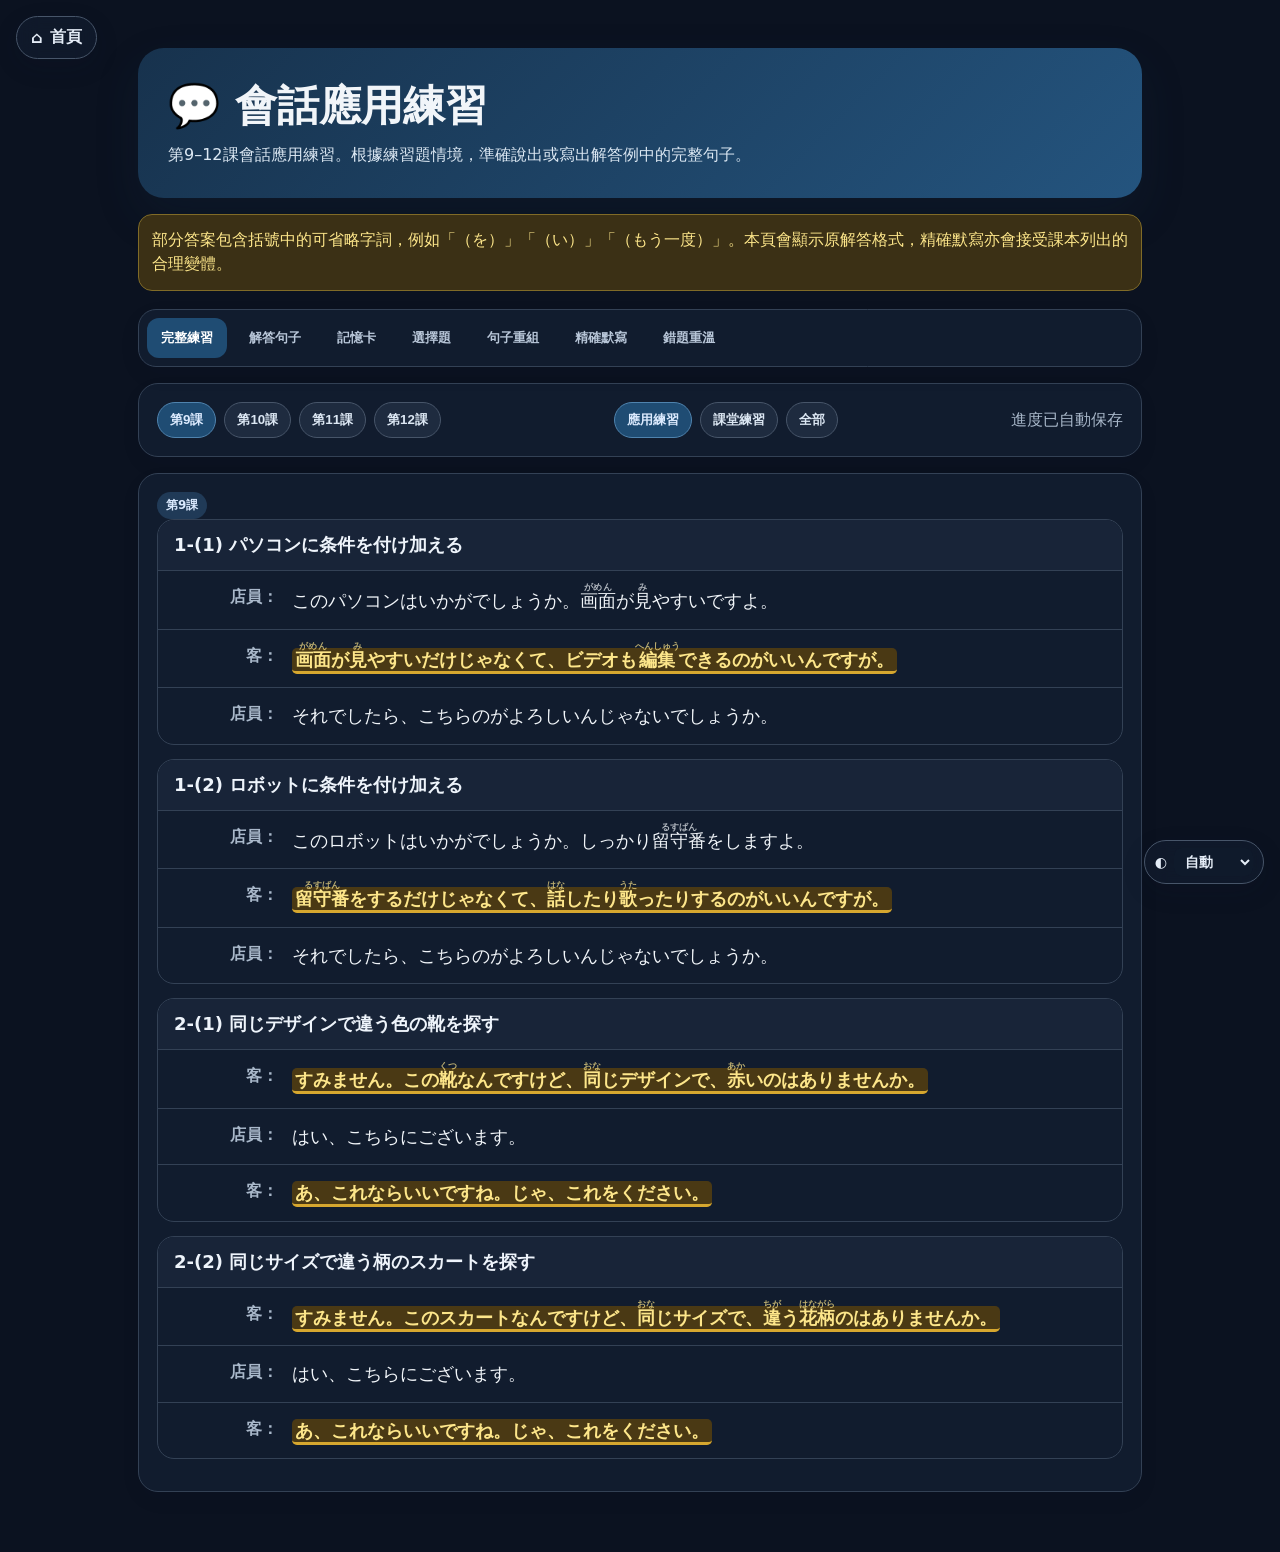
==== commit 27f5f4e8: "Add classroom exercise datasets" ====
--- a/japanese_application_practice.html
+++ b/japanese_application_practice.html
@@ -33,9 +33,9 @@
 }
 
 @media(max-width:650px){.app{padding:68px 10px 35px}.hero{padding:22px 18px}.line{grid-template-columns:1fr;gap:2px}.speaker{text-align:left;font-size:13px}.jp{font-size:17px}.tabs{top:5px}.studybox{min-height:470px}}
-</style><script src="quiz_history.js"></script><script src="furigana.js"></script><script src="theme.js"></script></head><body><a class="home-fab" href="index.html">⌂ <span>首頁</span></a><main class="app"><section class="hero"><h1>💬 會話應用練習</h1><p>第9–12課會話應用練習。根據練習題情境，準確說出或寫出解答例中的完整句子。</p></section><div class="warning">部分答案包含括號中的可省略字詞，例如「（を）」「（い）」「（もう一度）」。本頁會顯示原解答格式，精確默寫亦會接受課本列出的合理變體。</div><nav class="tabs" id="tabs"></nav><section class="toolbar"><div class="filter-group" id="sessions"></div><div id="savedText"></div></section><section id="content"></section></main><div id="modal" class="modal hidden"><section class="modal-card" role="dialog" aria-modal="true"><button id="modalClose" class="modal-close" type="button" aria-label="關閉" onclick="closeModal()">×</button><div id="modalBody"></div></section></div><script>
+</style><script src="quiz_history.js"></script><script src="furigana.js"></script><script src="classroom_exercise_data.js"></script><script src="theme.js"></script></head><body><a class="home-fab" href="index.html">⌂ <span>首頁</span></a><main class="app"><section class="hero"><h1>💬 會話應用練習</h1><p>第9–12課會話應用練習。根據練習題情境，準確說出或寫出解答例中的完整句子。</p></section><div class="warning">部分答案包含括號中的可省略字詞，例如「（を）」「（い）」「（もう一度）」。本頁會顯示原解答格式，精確默寫亦會接受課本列出的合理變體。</div><nav class="tabs" id="tabs"></nav><section class="toolbar"><div class="filter-group" id="sessions"></div><div class="filter-group" id="datasets"></div><div id="savedText"></div></section><section id="content"></section></main><div id="modal" class="modal hidden"><section class="modal-card" role="dialog" aria-modal="true"><button id="modalClose" class="modal-close" type="button" aria-label="關閉" onclick="closeModal()">×</button><div id="modalBody"></div></section></div><script>
 const ITEMS=[{"id": "9-1", "session": 1, "lesson": 9, "title": "パソコンに条件を付け加える", "cue": "店員：このパソコンはいかがでしょうか。画面が見やすいですよ。", "answer": "画面が見やすいだけじゃなくて、ビデオも編集できるのがいいんですが。", "zh": "不只是畫面容易觀看，我還想要可以編輯影片的。", "note": "「Aだけじゃなくて、Bも…」表示不只 A，還要加入 B 的條件。", "tokens": ["画面が見やすい", "だけじゃなくて", "ビデオも", "編集できる", "のがいいんですが"]}, {"id": "9-2", "session": 1, "lesson": 9, "title": "ロボットに条件を付け加える", "cue": "店員：このロボットはいかがでしょうか。しっかり留守番をしますよ。", "answer": "留守番をするだけじゃなくて、話したり歌ったりするのがいいんですが。", "zh": "不只是看家，我還想要會說話和唱歌的。", "note": "「～たり～たりする」列舉幾個代表性動作。", "tokens": ["留守番をする", "だけじゃなくて", "話したり", "歌ったりする", "のがいいんですが"]}, {"id": "9-3", "session": 1, "lesson": 9, "title": "違う色の靴を探す", "cue": "同じデザインで違う色の靴を探す。", "answer": "すみません。この靴なんですけど、同じデザインで、赤いのはありませんか。", "zh": "不好意思，關於這雙鞋，有沒有相同設計的紅色款？", "note": "「赤いの」的「の」代替「靴」。", "tokens": ["すみません", "この靴なんですけど", "同じデザインで", "赤いのは", "ありませんか"]}, {"id": "9-4", "session": 1, "lesson": 9, "title": "靴を購入する", "cue": "店員：はい、こちらにございます。", "answer": "あ、これならいいですね。じゃ、これをください。", "zh": "啊，這個就可以了。那麼，請給我這個。", "note": "「これなら」表示若是這個便符合要求。", "tokens": ["あ", "これならいいですね", "じゃ", "これをください"]}, {"id": "9-5", "session": 1, "lesson": 9, "title": "違う花柄のスカートを探す", "cue": "同じサイズで違う柄のスカートを探す。", "answer": "すみません。このスカートなんですけど、同じサイズで、違う花柄のはありませんか。", "zh": "不好意思，關於這條裙，有沒有相同尺寸、不同花卉圖案的款式？", "note": "答案原圖是「違う花柄の」，沒有加入「ほかの」。", "tokens": ["すみません", "このスカートなんですけど", "同じサイズで", "違う花柄のは", "ありませんか"]}, {"id": "9-6", "session": 1, "lesson": 9, "title": "スカートを購入する", "cue": "店員：はい、こちらにございます。", "answer": "あ、これならいいですね。じゃ、これをください。", "zh": "啊，這個就可以了。那麼，請給我這個。", "note": "與買鞋題使用相同的購買回應。", "tokens": ["あ", "これならいいですね", "じゃ", "これをください"]}, {"id": "10-1", "session": 2, "lesson": 10, "title": "プリンターについて確認する", "cue": "同僚：プリンターの電源を切るのを忘れないでくださいね。", "answer": "え？どういうことでしょうか。", "zh": "咦？這是甚麼意思呢？", "note": "對同事使用較禮貌的「どういうことでしょうか」。", "tokens": ["え", "どういうこと", "でしょうか"]}, {"id": "10-2", "session": 2, "lesson": 10, "title": "プリンターを使わなかったと説明する", "cue": "同僚：事務所のプリンターの電源が入ったままでしたよ。", "answer": "え？わたしはプリンターを使いませんでしたけど。", "zh": "咦？可是我沒有使用打印機。", "note": "「けど」留下後續含意，委婉表示事情與自己無關。", "tokens": ["え", "わたしは", "プリンターを", "使いませんでしたけど"]}, {"id": "10-3", "session": 2, "lesson": 10, "title": "マニュアルについて確認する", "cue": "親しい同僚：マニュアルを見たら必ず元のところに戻しといてね。", "answer": "え？どういうこと？", "zh": "咦？甚麼意思？", "note": "面對熟悉同事，使用普通體。", "tokens": ["え", "どういうこと"]}, {"id": "10-4", "session": 2, "lesson": 10, "title": "マニュアルを見なかったと説明する", "cue": "親しい同僚：マニュアル、出したままだったよ。", "answer": "え？わたしはマニュアルを見ていないけど。", "display": "え？わたしはマニュアル（を）見て（い）ないけど。", "accepted": ["え？わたしはマニュアルを見ていないけど。", "え？わたしはマニュアル見てないけど。", "え？わたしはマニュアルを見てないけど。", "え？わたしはマニュアル見ていないけど。"], "zh": "咦？可是我沒有看過那本說明書。", "note": "答案中的「（を）」「（い）」表示口語可省略；默寫會接受四種組合。", "tokens": ["え", "わたしは", "マニュアルを", "見ていないけど"]}, {"id": "10-5", "session": 2, "lesson": 10, "title": "歌舞伎を見て驚く", "cue": "近所の人：あの人は本当は女じゃなくて男の人なんですよ。", "answer": "え、本当ですか。てっきり女の人だと思ってました。本当にきれいですね。", "zh": "咦，真的嗎？我一直以為是女人。真的很漂亮呢。", "note": "「てっきり～と思ってました」表示本來深信，但後來發現錯了。", "tokens": ["え、本当ですか", "てっきり", "女の人だと", "思ってました", "本当にきれいですね"]}, {"id": "10-6", "session": 2, "lesson": 10, "title": "ごみ箱だと思い込んでいた", "cue": "管理人：これは新聞を入れる箱ですよ。", "answer": "え、本当ですか。てっきりごみ箱だと思ってました。すみませんでした。", "zh": "咦，真的嗎？我一直以為那是垃圾箱。對不起。", "note": "誤會被糾正後，以「すみませんでした」道歉。", "tokens": ["え、本当ですか", "てっきり", "ごみ箱だと", "思ってました", "すみませんでした"]}, {"id": "11-1", "session": 3, "lesson": 11, "title": "忘れ物をしない方法を提案する", "cue": "先輩：乗り物に乗ると、よく忘れ物をするんだ。", "answer": "それは困りますね。降りる前に指をさしてもう一度荷物を確認するっていうのはどうですか。", "display": "それは困りますね。降りる前に指をさして（もう一度）荷物を確認するっていうのはどうですか。", "accepted": ["それは困りますね。降りる前に指をさしてもう一度荷物を確認するっていうのはどうですか。", "それは困りますね。降りる前に指をさして荷物を確認するっていうのはどうですか。"], "zh": "那很困擾呢。下車前指着行李再確認一次，怎麼樣？", "note": "「もう一度」在答案中以括號表示可加入；默寫接受有或沒有。", "tokens": ["それは困りますね", "降りる前に", "指をさして", "もう一度", "荷物を確認する", "っていうのはどうですか"]}, {"id": "11-2", "session": 3, "lesson": 11, "title": "乗り物に酔わない方法を提案する", "cue": "友達：バスに乗ると、すぐ酔っちゃうんだ。", "answer": "それは困るね。乗る前に薬を飲むっていうのはどう？", "zh": "那很麻煩呢。上車前吃藥，怎麼樣？", "note": "對朋友使用普通體「困るね」「どう？」。", "tokens": ["それは困るね", "乗る前に", "薬を飲む", "っていうのはどう"]}, {"id": "11-3", "session": 3, "lesson": 11, "title": "スピーチのテーマにコメントする", "cue": "後輩：スピーチのテーマ、ごみ問題にしようかなと思うんですけど。", "answer": "それも悪くないけど……。だれでも選びそうなテーマだね。", "zh": "那也不壞，不過……似乎是任何人都會選的題目呢。", "note": "先溫和肯定，再指出顧慮。", "tokens": ["それも悪くないけど", "だれでも", "選びそうな", "テーマだね"]}, {"id": "11-4", "session": 3, "lesson": 11, "title": "別のスピーチテーマを提案する", "cue": "後輩：何かいいアイディアはないでしょうか。", "answer": "「わたしの整理法」なんてどう。", "zh": "「我的整理方法」之類的怎麼樣？", "note": "「～なんてどう」用來輕鬆提出例子或建議。", "tokens": ["わたしの整理法", "なんてどう"]}, {"id": "11-5", "session": 3, "lesson": 11, "title": "髪の色にコメントする", "cue": "友達：今度、髪を黄色に染めようと思うんだけど、……。", "answer": "それも悪くないけど……。ちょっと派手じゃない。", "zh": "那也不壞，不過……會不會有點太鮮艷？", "note": "對朋友使用普通體，以否定問句柔和表達顧慮。", "tokens": ["それも悪くないけど", "ちょっと", "派手じゃない"]}, {"id": "11-6", "session": 3, "lesson": 11, "title": "別の髪の色を勧める", "cue": "友達：何かいい色ないかな。", "answer": "明るい茶色なんてどう？", "zh": "亮棕色之類的怎麼樣？", "note": "以「なんてどう？」提出另一個選項。", "tokens": ["明るい茶色", "なんてどう"]}, {"id": "12-1", "session": 4, "lesson": 12, "title": "授業を理由に遅刻を説明する", "cue": "店長：店は5時からですから、30分前には来て、準備するようにしてください。", "answer": "すみません。授業が4時半まであるので、どうしても4時半は過ぎてしまうんです。", "zh": "對不起，因為課堂到四點半，所以無論如何都會超過四點半。", "note": "原題是「30分前」，Gemini 版誤寫成「30日前」。答案按解答例保留「4時半は過ぎてしまう」。", "tokens": ["すみません", "授業が4時半まであるので", "どうしても", "4時半は過ぎてしまうんです"]}, {"id": "12-2", "session": 4, "lesson": 12, "title": "論文を理由に依頼を断る", "cue": "留学生会の会長：留学生会の次の会長を引き受けてもらえませんか。", "answer": "すみません。今年中に論文を書かなければならないので、どうしても会長は引き受けられないんです。", "zh": "對不起，因為今年內必須寫完論文，所以無論如何也不能接任會長。", "note": "「～なければならないので」交代理由；「どうしても～られない」表示實在無法。", "tokens": ["すみません", "今年中に論文を", "書かなければならないので", "どうしても", "会長は引き受けられないんです"]}, {"id": "12-3", "session": 4, "lesson": 12, "title": "自治会役員を依頼する", "cue": "自治会役員を頼まれた人に、丁寧に依頼する。", "answer": "自治会役員を引き受けていただけませんか。", "zh": "可否請您接任自治會幹事？", "note": "「～ていただけませんか」是很有禮貌的請求。", "tokens": ["自治会役員を", "引き受けて", "いただけませんか"]}, {"id": "12-4", "session": 4, "lesson": 12, "title": "相手の事情を認めながら再交渉する", "cue": "相手：すみません。自治会役員はちょっと……。仕事をしているし、まだ小さい子どももいるものですから。", "answer": "それはわかりますけど、ほかの人もいろいろ事情がありますから……。", "zh": "這我明白，不過其他人也有各種情況……", "note": "原文是「仕事をしているし」，不是 Gemini 版的「仕事を強いているし」。", "tokens": ["それはわかりますけど", "ほかの人も", "いろいろ事情がありますから"]}, {"id": "12-5", "session": 4, "lesson": 12, "title": "貸したDVDを返すよう頼む", "cue": "友達に、以前貸したDVDを早く返してほしい。", "answer": "このあいだ貸したDVD、早く返してくれない？", "zh": "之前借給你的 DVD，可不可以快點還給我？", "note": "對朋友使用「～てくれない」作較直接但仍帶詢問語氣的請求。", "tokens": ["このあいだ貸したDVD", "早く", "返してくれない"]}, {"id": "12-6", "session": 4, "lesson": 12, "title": "理由を理解しながら再度頼む", "cue": "友達：遅くなってごめん。おもしろくて何回も見てたもんだから。", "answer": "それはわかるけど、ぼくもまた見たいから……。", "zh": "這我明白，不過我也想再看……", "note": "先表示理解，再交代自己仍需要對方歸還的理由。", "tokens": ["それはわかるけど", "ぼくも", "また見たいから"]}], EXERCISES={"1": [{"title": "1-(1) パソコンに条件を付け加える", "lines": [["店員", "このパソコンはいかがでしょうか。画面が見やすいですよ。"], ["客", "【9-1】"], ["店員", "それでしたら、こちらのがよろしいんじゃないでしょうか。"]]}, {"title": "1-(2) ロボットに条件を付け加える", "lines": [["店員", "このロボットはいかがでしょうか。しっかり留守番をしますよ。"], ["客", "【9-2】"], ["店員", "それでしたら、こちらのがよろしいんじゃないでしょうか。"]]}, {"title": "2-(1) 同じデザインで違う色の靴を探す", "lines": [["客", "【9-3】"], ["店員", "はい、こちらにございます。"], ["客", "【9-4】"]]}, {"title": "2-(2) 同じサイズで違う柄のスカートを探す", "lines": [["客", "【9-5】"], ["店員", "はい、こちらにございます。"], ["客", "【9-6】"]]}], "2": [{"title": "1-(1) プリンターを使わなかった", "lines": [["同僚", "プリンターの電源を切るのを忘れないでくださいね。"], ["自分", "【10-1】"], ["同僚", "事務所のプリンターの電源が入ったままでしたよ。"], ["自分", "【10-2】"]]}, {"title": "1-(2) マニュアルを見なかった", "lines": [["親しい同僚", "マニュアルを見たら必ず元のところに戻しといてね。"], ["自分", "【10-3】"], ["親しい同僚", "マニュアル、出したままだったよ。"], ["自分", "【10-4】"]]}, {"title": "2-(1) 歌舞伎を見て驚く", "lines": [["自分", "あの若い女の人、きれいですね。"], ["近所の人", "あの人は本当は女じゃなくて男の人なんですよ。"], ["自分", "【10-5】"]]}, {"title": "2-(2) ごみ箱ではないと知って驚く", "lines": [["自分", "おはようございます。"], ["管理人", "あ、ここにごみを捨てないでください。これは新聞を入れる箱ですよ。"], ["自分", "【10-6】"]]}], "3": [{"title": "1-(1) 忘れ物をしない方法を提案する", "lines": [["先輩", "乗り物に乗ると、よく忘れ物をするんだ。"], ["自分", "【11-1】"], ["先輩", "一度やってみるよ。"]]}, {"title": "1-(2) 乗り物に酔わない方法を提案する", "lines": [["友達", "バスに乗ると、すぐ酔っちゃうんだ。"], ["自分", "【11-2】"], ["友達", "一度やってみるよ。"]]}, {"title": "2-(1) スピーチのテーマにコメントして提案する", "lines": [["後輩", "スピーチのテーマ、ごみ問題にしようかなと思うんですけど。"], ["自分", "【11-3】"], ["後輩", "それもそうですね。何かいいアイディアはないでしょうか。"], ["自分", "【11-4】"]]}, {"title": "2-(2) 髪の色にコメントして別の色を勧める", "lines": [["友達", "今度、髪を黄色に染めようと思うんだけど、……。"], ["自分", "【11-5】"], ["友達", "それもそうだね。何かいい色ないかな。"], ["自分", "【11-6】"]]}], "4": [{"title": "1-(1) 授業を理由に遅刻を説明する", "lines": [["店長", "遅いですね。店は5時からですから、30分前には来て、準備するようにしてください。"], ["自分", "【12-1】"]]}, {"title": "1-(2) 論文を理由に依頼を断る", "lines": [["会長", "留学生会の次の会長を引き受けてもらえませんか。"], ["自分", "【12-2】"]]}, {"title": "2-(1) 自治会役員を引き受けてほしい", "lines": [["自分", "【12-3】"], ["相手", "すみません。自治会役員はちょっと……。仕事をしているし、まだ小さい子どももいるものですから。"], ["自分", "【12-4】"], ["相手", "わかりました。じゃ、お引き受けします。"]]}, {"title": "2-(2) 貸したDVDを早く返してほしい", "lines": [["自分", "【12-5】"], ["友達", "遅くなってごめん。おもしろくて何回も見てたもんだから。"], ["自分", "【12-6】"], ["友達", "うん。わかった。あした持ってくるよ。"]]}]}, KEY='jp_application_practice_v1';let state={tab:'dialogs',session:1,index:0,mastered:{},wrong:{},quiz:[],qIndex:0,selected:false,builder:[],available:[]};try{state={...state,...JSON.parse(localStorage.getItem(KEY)||'{}')}}catch(e){}const $=x=>document.getElementById(x);const tabs=[['dialogs','完整練習'],['phrases','解答句子'],['cards','記憶卡'],['quiz','選擇題'],['builder','句子重組'],['typing','精確默寫'],['wrong','錯題重溫']];const save=()=>{localStorage.setItem(KEY,JSON.stringify(state));$('savedText').textContent='進度已自動保存'};const visible=()=>ITEMS.filter(x=>x.session===Number(state.session));const shown=x=>x.display||x.answer;
-state.cardOrder=state.cardOrder||[];state.cardFlipped=false;state.cardShuffle=!!state.cardShuffle;state.marked=state.marked||{};state.cardReview=state.cardReview||'all';state.retainedMarkedId=null;state.quizResults=state.quizResults||{};
+ITEMS.forEach(x=>x.dataset=x.dataset||'應用練習');ITEMS.push(...CLASSROOM_CONVERSATION_ITEMS);state.dataset=['應用練習','課堂練習','全部'].includes(state.dataset)?state.dataset:'應用練習';state.cardOrder=state.cardOrder||[];state.cardFlipped=false;state.cardShuffle=!!state.cardShuffle;state.marked=state.marked||{};state.cardReview=state.cardReview||'all';state.retainedMarkedId=null;state.quizResults=state.quizResults||{};
 function renderNav(){$('tabs').innerHTML=tabs.map(([k,t])=>`<button class="tab ${state.tab===k?'active':''}" onclick="setTab('${k}')">${t}</button>`).join('');$('sessions').innerHTML=[1,2,3,4].map(n=>`<button class="chip ${Number(state.session)===n?'active':''}" onclick="setSession(${n})">第${n+8}課</button>`).join('')}
 function setTab(t){state.tab=t;state.index=0;state.selected=false;state.cardFlipped=false;if(t==='cards')resetCardOrder();if(t==='quiz')startQuiz();if(t==='builder')startBuilder();render()}function setSession(n){state.session=n;state.index=0;state.selected=false;state.cardFlipped=false;if(state.tab==='cards')resetCardOrder();if(state.tab==='quiz')startQuiz();if(state.tab==='builder')startBuilder();render()}
 function render(){renderNav();const c=$('content');if(state.tab==='dialogs')c.innerHTML=dialogHTML();if(state.tab==='phrases')c.innerHTML=phrasesHTML();if(state.tab==='cards'){c.innerHTML=cardHTML();setupCurrentCardSwipe()}if(state.tab==='quiz')c.innerHTML=quizHTML();if(state.tab==='builder')c.innerHTML=builderHTML();if(state.tab==='typing')c.innerHTML=typingHTML(false);if(state.tab==='wrong')c.innerHTML=typingHTML(true);Furigana.apply(c);save()}
@@ -56,4 +56,4 @@
 function typingHTML(wrongOnly){let list=wrongOnly?ITEMS.filter(x=>state.wrong[x.id]):visible();if(!list.length)return `<section class="panel"><div class="note">${wrongOnly?'目前沒有錯題。答錯的句子會自動加入這裡。':'沒有題目。'}</div></section>`;const x=current(list);return `<section class="panel studybox"><div class="progress"><span>${wrongOnly?'錯題重溫':'精確默寫'}</span><span>${state.index+1} / ${list.length}</span></div><div class="prompt"><div class="cue">${x.cue}</div><div class="sub">${x.zh}</div><div class="answer"><input id="typingInput" class="input" placeholder="請輸入完整日文答案"><div id="typingFeedback"></div></div></div><div class="actions"><button class="btn secondary" onclick="showTyping('${x.id}')">顯示答案</button><button class="btn primary" onclick="checkTyping('${x.id}')">檢查答案</button></div></section>`}
 function checkTyping(id){const x=ITEMS.find(i=>i.id===id),ok=accepted(x).includes(norm($('typingInput').value));state.mastered[id]=ok;state.wrong[id]=!ok;$('typingFeedback').innerHTML=`<div class="feedback ${ok?'ok':'no'}">${ok?'✓ 完全正確':'✕ 正確答案：'+shown(x)}</div>`;save()}function showTyping(id){const x=ITEMS.find(i=>i.id===id);$('typingFeedback').innerHTML=`<div class="feedback no">答案：${shown(x)}</div>`}
 function showDetail(id){const x=ITEMS.find(i=>i.id===id);$('modalBody').innerHTML=`<span class="badge">第${x.lesson}課</span><h2>${shown(x)}</h2><div class="meaning">${x.zh}</div><div class="note"><b>情境：</b>${x.cue}<br><br><b>重點：</b>${x.note}</div>`;$('modal').classList.remove('hidden');document.body.style.overflow='hidden';$('modalClose').focus()}function closeModal(){$('modal').classList.add('hidden');document.body.style.overflow=''}$('modal').addEventListener('click',e=>{if(e.target===$('modal'))closeModal()});document.addEventListener('keydown',e=>{if(e.key==='Escape'&&!$('modal').classList.contains('hidden'))closeModal()});render();
-</script></body></html>
+</script><script src="classroom_application_integration.js"></script></body></html>
